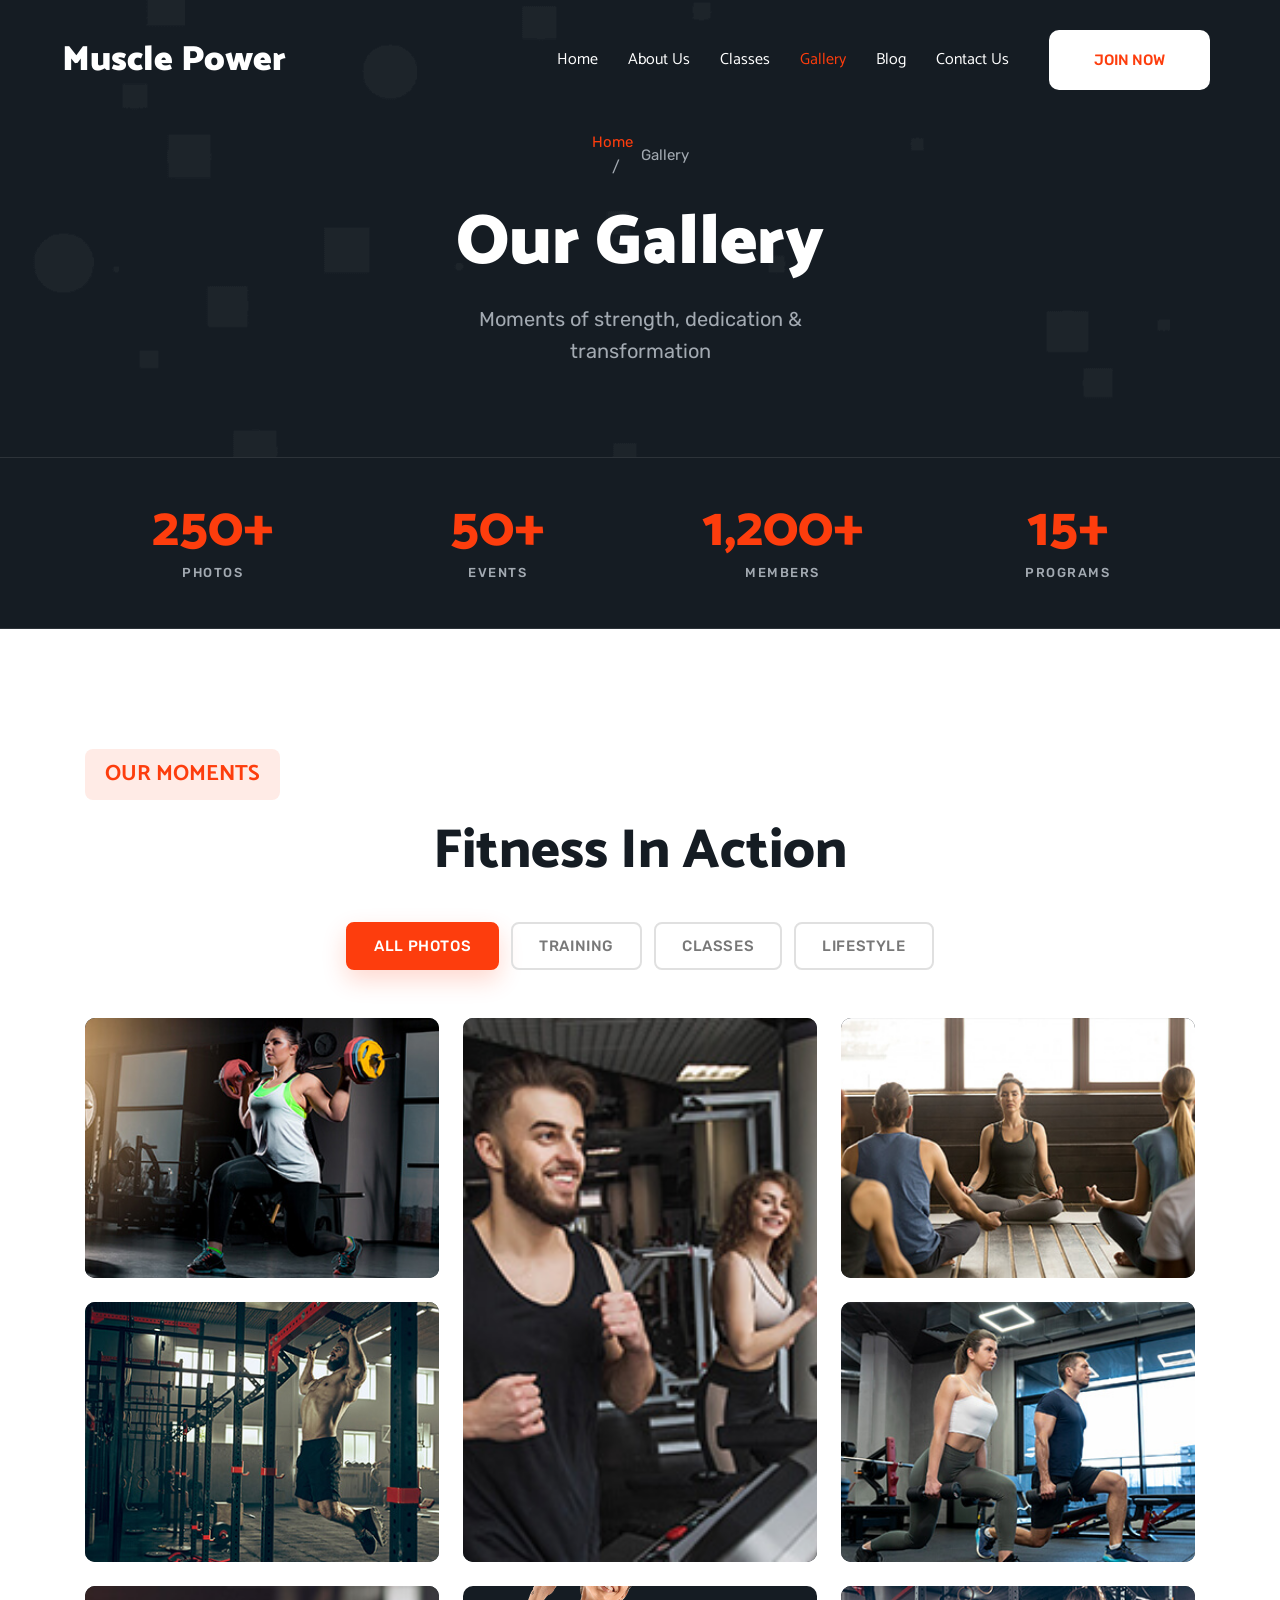
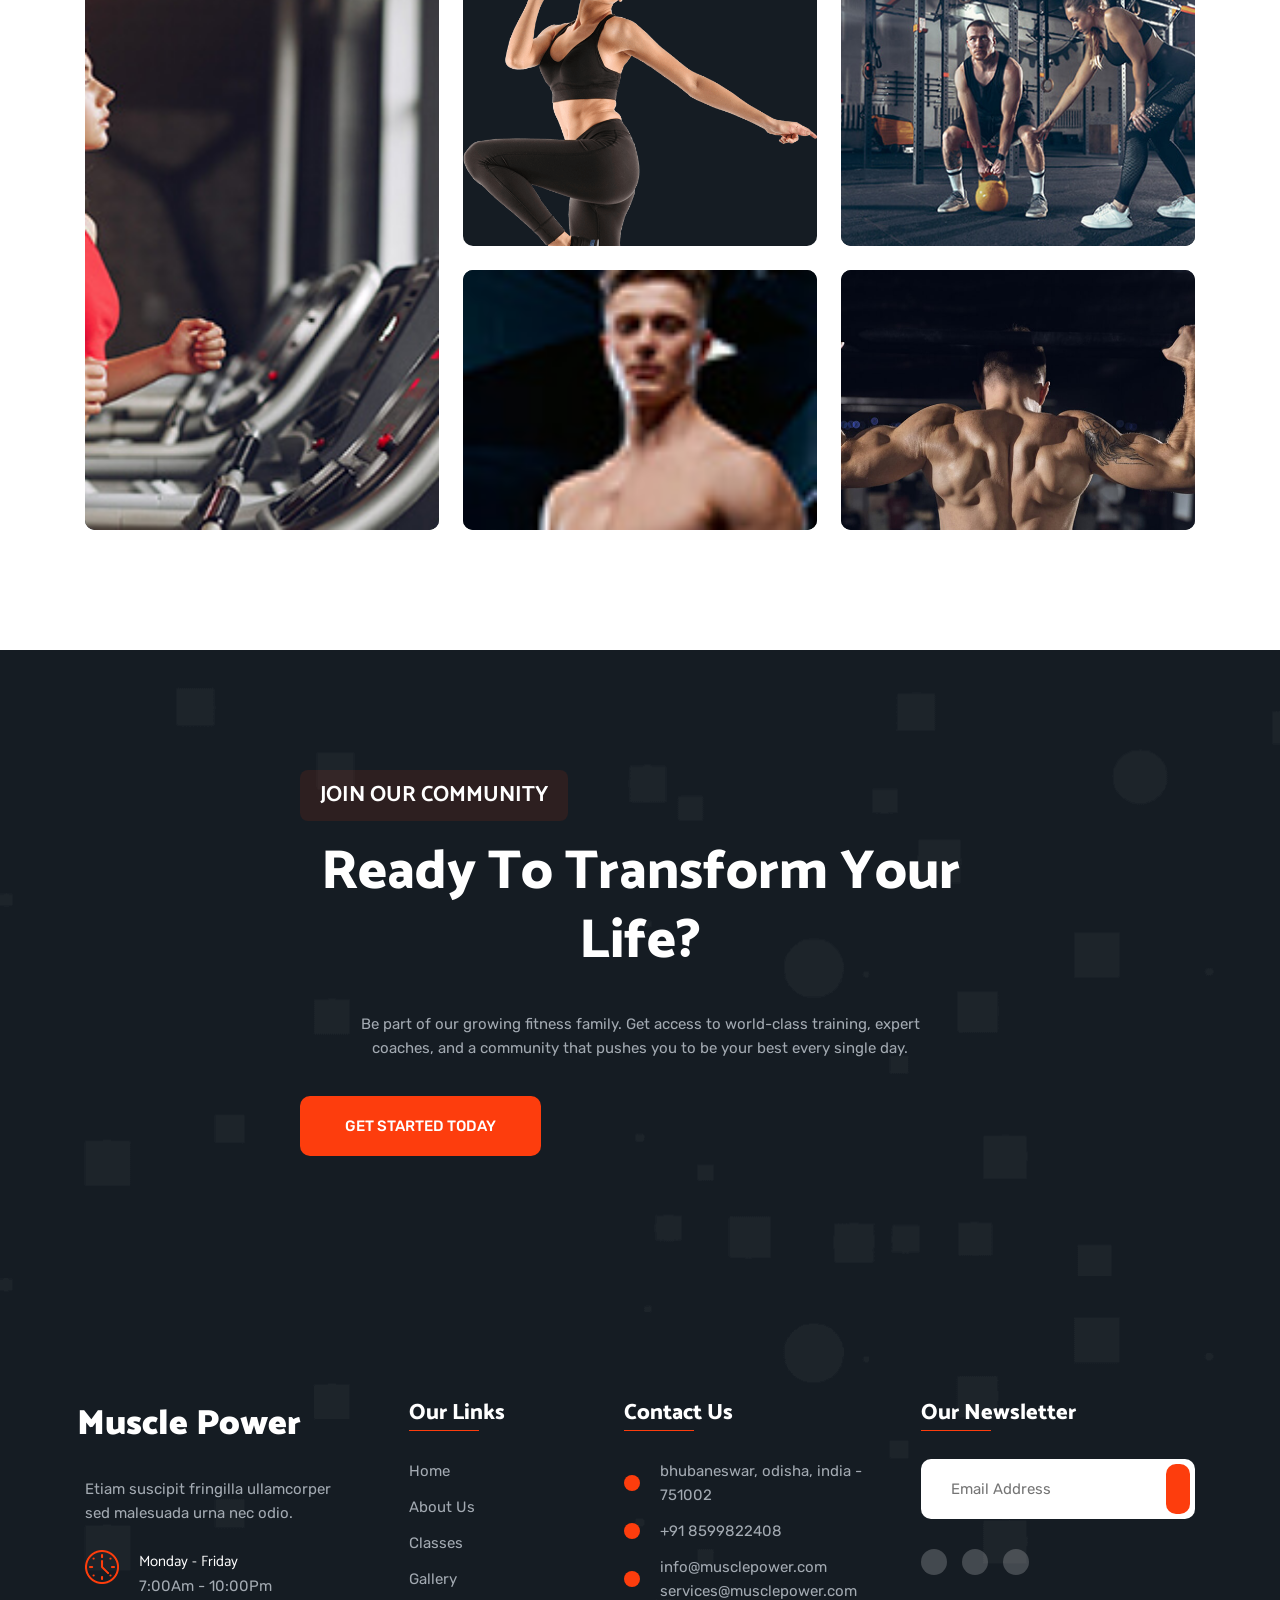
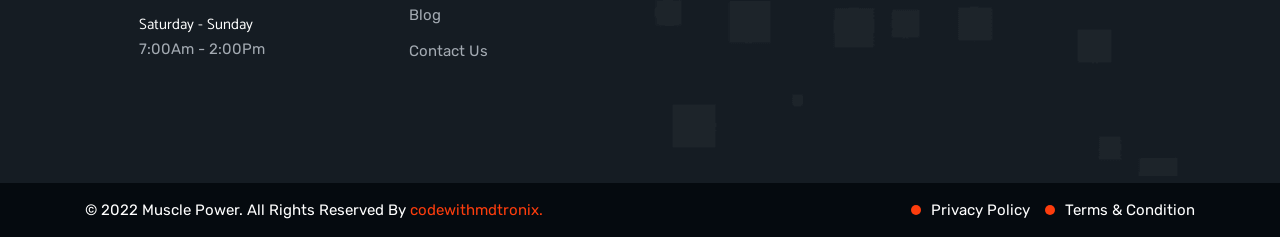
==== gallery.html @ 4b286a52 "Add production-level gallery page with lightbox and filter - gallery.html: full page with hero, stat" ====
<!DOCTYPE html>
<html lang="en">

<head>
  <meta charset="UTF-8">
  <meta http-equiv="X-UA-Compatible" content="IE=edge">
  <meta name="viewport" content="width=device-width, initial-scale=1.0">
  <title>Gallery - Muscle Power Fitness Club</title>
  <meta name="description"
    content="Explore our fitness gallery showcasing training sessions, classes, and lifestyle moments at Muscle Power gym.">

  <link rel="shortcut icon" href="./favicon.svg" type="image/svg+xml">
  <link rel="stylesheet" href="./assets/css/style.css">
  <link rel="stylesheet" href="./assets/css/gallery.css">

  <link rel="preconnect" href="https://fonts.googleapis.com">
  <link rel="preconnect" href="https://fonts.gstatic.com" crossorigin>
  <link
    href="https://fonts.googleapis.com/css2?family=Catamaran:wght@600;700;800;900&family=Rubik:wght@400;500;800&display=swap"
    rel="stylesheet">
</head>

<body id="top">

  <!--
    - #HEADER
  -->

  <header class="header" data-header>
    <div class="container">

      <a href="./index.html" class="logo">
        <ion-icon name="barbell-sharp" aria-hidden="true"></ion-icon>
        <span class="span">Muscle Power</span>
      </a>

      <nav class="navbar" data-navbar>

        <button class="nav-close-btn" aria-label="close menu" data-nav-toggler>
          <ion-icon name="close-sharp" aria-hidden="true"></ion-icon>
        </button>

        <ul class="navbar-list">
          <li><a href="./index.html#home" class="navbar-link" data-nav-link>Home</a></li>
          <li><a href="./index.html#about" class="navbar-link" data-nav-link>About Us</a></li>
          <li><a href="./index.html#class" class="navbar-link" data-nav-link>Classes</a></li>
          <li><a href="./gallery.html" class="navbar-link active" data-nav-link>Gallery</a></li>
          <li><a href="./index.html#blog" class="navbar-link" data-nav-link>Blog</a></li>
          <li><a href="#" class="navbar-link" data-nav-link>Contact Us</a></li>
        </ul>

      </nav>

      <a href="#" class="btn btn-secondary">Join Now</a>

      <button class="nav-open-btn" aria-label="open menu" data-nav-toggler>
        <span class="line"></span>
        <span class="line"></span>
        <span class="line"></span>
      </button>

    </div>
  </header>


  <main>
    <article>

      <!--
        - #PAGE HERO
      -->

      <section class="page-hero bg-dark has-bg-image" aria-label="gallery page hero"
        style="background-image: url('./assets/images/hero-bg.png')">
        <div class="container">

          <nav class="breadcrumb" aria-label="breadcrumb">
            <ol class="breadcrumb-list">
              <li class="breadcrumb-item">
                <a href="./index.html" class="breadcrumb-link">Home</a>
              </li>
              <li class="breadcrumb-item" aria-current="page">Gallery</li>
            </ol>
          </nav>

          <h1 class="h1 page-hero-title">Our Gallery</h1>
          <p class="page-hero-text">Moments of strength, dedication &amp; transformation</p>

        </div>
      </section>


      <!--
        - #STATS
      -->

      <section class="gallery-stats bg-dark" aria-label="gallery statistics">
        <div class="container">
          <ul class="stats-list">

            <li class="stats-item">
              <strong class="stats-number" data-count="250">250+</strong>
              <span class="stats-label">Photos</span>
            </li>

            <li class="stats-item">
              <strong class="stats-number" data-count="50">50+</strong>
              <span class="stats-label">Events</span>
            </li>

            <li class="stats-item">
              <strong class="stats-number" data-count="1200">1,200+</strong>
              <span class="stats-label">Members</span>
            </li>

            <li class="stats-item">
              <strong class="stats-number" data-count="15">15+</strong>
              <span class="stats-label">Programs</span>
            </li>

          </ul>
        </div>
      </section>


      <!--
        - #GALLERY
      -->

      <section class="section gallery-section" aria-label="photo gallery">
        <div class="container">

          <p class="section-subtitle">Our Moments</p>
          <h2 class="h2 section-title text-center">Fitness In Action</h2>

          <!-- FILTER BUTTONS -->
          <div class="gallery-filter" role="group" aria-label="Filter gallery by category">

            <button class="filter-btn active" data-filter="all">All Photos</button>
            <button class="filter-btn" data-filter="training">Training</button>
            <button class="filter-btn" data-filter="classes">Classes</button>
            <button class="filter-btn" data-filter="lifestyle">Lifestyle</button>

          </div>

          <!-- GALLERY GRID -->
          <div class="gallery-grid" id="gallery-grid">

            <div class="gallery-item" data-category="training" data-title="Weight Lifting Session"
              tabindex="0" role="button" aria-label="View Weight Lifting Session">
              <figure class="gallery-img-holder">
                <img src="./assets/images/class-1.jpg" alt="Weight Lifting Session" loading="lazy"
                  class="gallery-img">
              </figure>
              <div class="gallery-overlay" aria-hidden="true">
                <span class="gallery-category">Training</span>
                <p class="gallery-title">Weight Lifting Session</p>
                <span class="gallery-zoom-icon">
                  <ion-icon name="expand-outline"></ion-icon>
                </span>
              </div>
            </div>

            <div class="gallery-item portrait" data-category="training" data-title="Cardio &amp; Strength"
              tabindex="0" role="button" aria-label="View Cardio and Strength Training">
              <figure class="gallery-img-holder">
                <img src="./assets/images/class-2.jpg" alt="Cardio and Strength Training" loading="lazy"
                  class="gallery-img">
              </figure>
              <div class="gallery-overlay" aria-hidden="true">
                <span class="gallery-category">Training</span>
                <p class="gallery-title">Cardio &amp; Strength</p>
                <span class="gallery-zoom-icon">
                  <ion-icon name="expand-outline"></ion-icon>
                </span>
              </div>
            </div>

            <div class="gallery-item" data-category="classes" data-title="Power Yoga Class"
              tabindex="0" role="button" aria-label="View Power Yoga Class">
              <figure class="gallery-img-holder">
                <img src="./assets/images/class-3.jpg" alt="Power Yoga Class" loading="lazy"
                  class="gallery-img">
              </figure>
              <div class="gallery-overlay" aria-hidden="true">
                <span class="gallery-category">Classes</span>
                <p class="gallery-title">Power Yoga Class</p>
                <span class="gallery-zoom-icon">
                  <ion-icon name="expand-outline"></ion-icon>
                </span>
              </div>
            </div>

            <div class="gallery-item" data-category="lifestyle" data-title="First Day at the Gym"
              tabindex="0" role="button" aria-label="View First Day at the Gym">
              <figure class="gallery-img-holder">
                <img src="./assets/images/blog-1.jpg" alt="First Day at the Gym" loading="lazy"
                  class="gallery-img">
              </figure>
              <div class="gallery-overlay" aria-hidden="true">
                <span class="gallery-category">Lifestyle</span>
                <p class="gallery-title">First Day at the Gym</p>
                <span class="gallery-zoom-icon">
                  <ion-icon name="expand-outline"></ion-icon>
                </span>
              </div>
            </div>

            <div class="gallery-item" data-category="classes" data-title="Fitness Pack Session"
              tabindex="0" role="button" aria-label="View Fitness Pack Session">
              <figure class="gallery-img-holder">
                <img src="./assets/images/class-4.jpg" alt="Fitness Pack Session" loading="lazy"
                  class="gallery-img">
              </figure>
              <div class="gallery-overlay" aria-hidden="true">
                <span class="gallery-category">Classes</span>
                <p class="gallery-title">Fitness Pack Session</p>
                <span class="gallery-zoom-icon">
                  <ion-icon name="expand-outline"></ion-icon>
                </span>
              </div>
            </div>

            <div class="gallery-item portrait" data-category="lifestyle" data-title="Fitness Journey"
              tabindex="0" role="button" aria-label="View Fitness Journey">
              <figure class="gallery-img-holder">
                <img src="./assets/images/blog-2.jpg" alt="Fitness Journey" loading="lazy"
                  class="gallery-img">
              </figure>
              <div class="gallery-overlay" aria-hidden="true">
                <span class="gallery-category">Lifestyle</span>
                <p class="gallery-title">Fitness Journey</p>
                <span class="gallery-zoom-icon">
                  <ion-icon name="expand-outline"></ion-icon>
                </span>
              </div>
            </div>

            <div class="gallery-item" data-category="training" data-title="Team Training"
              tabindex="0" role="button" aria-label="View Team Training">
              <figure class="gallery-img-holder">
                <img src="./assets/images/about-banner.png" alt="Team Training" loading="lazy"
                  class="gallery-img">
              </figure>
              <div class="gallery-overlay" aria-hidden="true">
                <span class="gallery-category">Training</span>
                <p class="gallery-title">Team Training</p>
                <span class="gallery-zoom-icon">
                  <ion-icon name="expand-outline"></ion-icon>
                </span>
              </div>
            </div>

            <div class="gallery-item" data-category="lifestyle" data-title="Healthy Living"
              tabindex="0" role="button" aria-label="View Healthy Living">
              <figure class="gallery-img-holder">
                <img src="./assets/images/blog-3.jpg" alt="Healthy Living" loading="lazy"
                  class="gallery-img">
              </figure>
              <div class="gallery-overlay" aria-hidden="true">
                <span class="gallery-category">Lifestyle</span>
                <p class="gallery-title">Healthy Living</p>
                <span class="gallery-zoom-icon">
                  <ion-icon name="expand-outline"></ion-icon>
                </span>
              </div>
            </div>

            <div class="gallery-item" data-category="training" data-title="Meet Our Coach"
              tabindex="0" role="button" aria-label="View Meet Our Coach">
              <figure class="gallery-img-holder">
                <img src="./assets/images/about-coach.jpg" alt="Meet Our Coach" loading="lazy"
                  class="gallery-img">
              </figure>
              <div class="gallery-overlay" aria-hidden="true">
                <span class="gallery-category">Training</span>
                <p class="gallery-title">Meet Our Coach</p>
                <span class="gallery-zoom-icon">
                  <ion-icon name="expand-outline"></ion-icon>
                </span>
              </div>
            </div>

            <div class="gallery-item" data-category="classes" data-title="Studio Tour"
              tabindex="0" role="button" aria-label="View Studio Tour">
              <figure class="gallery-img-holder">
                <img src="./assets/images/video-banner.jpg" alt="Studio Tour" loading="lazy"
                  class="gallery-img">
              </figure>
              <div class="gallery-overlay" aria-hidden="true">
                <span class="gallery-category">Classes</span>
                <p class="gallery-title">Studio Tour</p>
                <span class="gallery-zoom-icon">
                  <ion-icon name="expand-outline"></ion-icon>
                </span>
              </div>
            </div>

          </div>

        </div>
      </section>


      <!--
        - #CTA
      -->

      <section class="section gallery-cta bg-dark has-bg-image" aria-label="call to action"
        style="background-image: url('./assets/images/classes-bg.png')">
        <div class="container">
          <div class="gallery-cta-content">

            <p class="section-subtitle">Join Our Community</p>
            <h2 class="h2 section-title">Ready To Transform Your Life?</h2>
            <p class="section-text">
              Be part of our growing fitness family. Get access to world-class training, expert coaches,
              and a community that pushes you to be your best every single day.
            </p>
            <a href="#" class="btn btn-primary">Get Started Today</a>

          </div>
        </div>
      </section>

    </article>
  </main>


  <!--
    - #FOOTER
  -->

  <footer class="footer">

    <div class="section footer-top bg-dark has-bg-image"
      style="background-image: url('./assets/images/footer-bg.png')">
      <div class="container">

        <div class="footer-brand">

          <a href="./index.html" class="logo">
            <ion-icon name="barbell-sharp" aria-hidden="true"></ion-icon>
            <span class="span">Muscle Power</span>
          </a>

          <p class="footer-brand-text">
            Etiam suscipit fringilla ullamcorper sed malesuada urna nec odio.
          </p>

          <div class="wrapper">
            <img src="./assets/images/footer-clock.png" width="34" height="34" loading="lazy" alt="Clock">
            <ul class="footer-brand-list">
              <li>
                <p class="footer-brand-title">Monday - Friday</p>
                <p>7:00Am - 10:00Pm</p>
              </li>
              <li>
                <p class="footer-brand-title">Saturday - Sunday</p>
                <p>7:00Am - 2:00Pm</p>
              </li>
            </ul>
          </div>

        </div>

        <ul class="footer-list">
          <li><p class="footer-list-title has-before">Our Links</p></li>
          <li><a href="./index.html" class="footer-link">Home</a></li>
          <li><a href="./index.html#about" class="footer-link">About Us</a></li>
          <li><a href="./index.html#class" class="footer-link">Classes</a></li>
          <li><a href="./gallery.html" class="footer-link">Gallery</a></li>
          <li><a href="./index.html#blog" class="footer-link">Blog</a></li>
          <li><a href="#" class="footer-link">Contact Us</a></li>
        </ul>

        <ul class="footer-list">
          <li><p class="footer-list-title has-before">Contact Us</p></li>
          <li class="footer-list-item">
            <div class="icon"><ion-icon name="location" aria-hidden="true"></ion-icon></div>
            <address class="address footer-link">bhubaneswar, odisha, india - 751002</address>
          </li>
          <li class="footer-list-item">
            <div class="icon"><ion-icon name="call" aria-hidden="true"></ion-icon></div>
            <div><a href="tel:+918599822408" class="footer-link">+91 8599822408</a></div>
          </li>
          <li class="footer-list-item">
            <div class="icon"><ion-icon name="mail" aria-hidden="true"></ion-icon></div>
            <div>
              <a href="mailto:info@musclepower.com" class="footer-link">info@musclepower.com</a>
              <a href="mailto:services@musclepower.com" class="footer-link">services@musclepower.com</a>
            </div>
          </li>
        </ul>

        <ul class="footer-list">
          <li><p class="footer-list-title has-before">Our Newsletter</p></li>
          <li>
            <form action="" class="footer-form">
              <input type="email" name="email_address" aria-label="email" placeholder="Email Address" required
                class="input-field">
              <button type="submit" class="btn btn-primary" aria-label="Submit">
                <ion-icon name="chevron-forward-sharp" aria-hidden="true"></ion-icon>
              </button>
            </form>
          </li>
          <li>
            <ul class="social-list">
              <li><a href="#" class="social-link"><ion-icon name="logo-facebook"></ion-icon></a></li>
              <li><a href="#" class="social-link"><ion-icon name="logo-instagram"></ion-icon></a></li>
              <li><a href="#" class="social-link"><ion-icon name="logo-twitter"></ion-icon></a></li>
            </ul>
          </li>
        </ul>

      </div>
    </div>

    <div class="footer-bottom">
      <div class="container">
        <p class="copyright">
          &copy; 2022 Muscle Power. All Rights Reserved By
          <a href="#" class="copyright-link">codewithmdtronix.</a>
        </p>
        <ul class="footer-bottom-list">
          <li><a href="#" class="footer-bottom-link has-before">Privacy Policy</a></li>
          <li><a href="#" class="footer-bottom-link has-before">Terms &amp; Condition</a></li>
        </ul>
      </div>
    </div>

  </footer>


  <!--
    - #BACK TO TOP
  -->

  <a href="#top" class="back-top-btn" aria-label="back to top" data-back-top-btn>
    <ion-icon name="caret-up-sharp" aria-hidden="true"></ion-icon>
  </a>


  <!--
    - #LIGHTBOX
  -->

  <div class="lightbox" id="lightbox" role="dialog" aria-modal="true" aria-label="Image lightbox" hidden>

    <div class="lightbox-overlay"></div>

    <div class="lightbox-content">

      <button class="lightbox-close" aria-label="Close lightbox">
        <ion-icon name="close-sharp" aria-hidden="true"></ion-icon>
      </button>

      <button class="lightbox-prev" aria-label="Previous image">
        <ion-icon name="chevron-back-sharp" aria-hidden="true"></ion-icon>
      </button>

      <button class="lightbox-next" aria-label="Next image">
        <ion-icon name="chevron-forward-sharp" aria-hidden="true"></ion-icon>
      </button>

      <figure class="lightbox-figure">
        <div class="lightbox-img-wrapper">
          <img src="" alt="" class="lightbox-img" id="lightbox-img">
          <div class="lightbox-loader" aria-hidden="true"></div>
        </div>
        <figcaption class="lightbox-caption">
          <span class="lightbox-category" id="lightbox-category"></span>
          <p class="lightbox-title" id="lightbox-title"></p>
          <span class="lightbox-counter" id="lightbox-counter"></span>
        </figcaption>
      </figure>

    </div>

  </div>


  <!--
    - custom js
  -->
  <script src="./assets/js/script.js" defer></script>
  <script src="./assets/js/gallery.js" defer></script>

  <!--
    - ionicon
  -->
  <script type="module" src="https://unpkg.com/ionicons@5.5.2/dist/ionicons/ionicons.esm.js"></script>
  <script nomodule src="https://unpkg.com/ionicons@5.5.2/dist/ionicons/ionicons.js"></script>

</body>

</html>
---- assets/css/style.css ----
:root {

  /**
   * colors
   */

  --rich-black-fogra-29_50: hsl(210, 26%, 11%, 0.5);
  --rich-black-fogra-29-1: hsl(210, 26%, 11%);
  --rich-black-fogra-29-2: hsl(210, 50%, 4%);
  --silver-metallic: hsl(212, 9%, 67%);
  --coquelicot_20: hsla(12, 98%, 52%, 0.2);
  --coquelicot_10: hsla(12, 98%, 52%, 0.1);
  --sonic-silver: hsl(0, 0%, 47%);
  --cadet-gray: hsl(214, 15%, 62%);
  --light-gray: hsl(0, 0%, 80%);
  --coquelicot: hsl(12, 98%, 52%);
  --gainsboro: hsl(0, 0%, 88%);
  --white_20: hsl(0, 0%, 100%, 0.2);
  --white_10: hsl(0, 0%, 100%, 0.1);
  --black_10: hsl(0, 0%, 0%, 0.1);
  --white: hsl(0, 0%, 100%);

  /**
   * typography
   */

  --ff-catamaran: 'Catamaran', sans-serif;
  --ff-rubik: 'Rubik', sans-serif;

  --fs-1: 3.8rem;
  --fs-2: 3rem;
  --fs-3: 2.5rem;
  --fs-4: 2rem;
  --fs-5: 1.8rem;
  --fs-6: 1.5rem;

  --fw-900: 900;
  --fw-800: 800;
  --fw-700: 700;
  --fw-500: 500;

  /**
   * spacing
   */

  --section-padding: 80px;

  /**
   * shadow
   */

  --shadow-1: 0 0 20px var(--black_10);
  --shadow-2: 0px 10px 24px var(--coquelicot_20);

  /**
   * border radius
   */

  --radius-10: 10px;
  --radius-8: 8px;
  --radius-5: 5px;

  /**
   * transition
   */

  --transition-1: 0.25s ease;
  --transition-2: 0.5s ease;
  --cubic-in: cubic-bezier(0.51, 0.03, 0.64, 0.28);
  --cubic-out: cubic-bezier(0.33, 0.85, 0.4, 0.96);

}





/*-----------------------------------*\
  #RESET
\*-----------------------------------*/

*,
*::before,
*::after {
  margin: 0;
  padding: 0;
  box-sizing: border-box;
}

li { list-style: none; }

a {
  text-decoration: none;
  color: inherit;
}

a,
img,
span,
input,
button,
strong,
ion-icon { display: block; }

img { height: auto; }

input,
button {
  background: none;
  border: none;
  font: inherit;
}

input { width: 100%; }

button { cursor: pointer; }

ion-icon { pointer-events: none; }

address { font-style: normal; }

html {
  font-family: var(--ff-rubik);
  font-size: 10px;
  scroll-behavior: smooth;
}

body {
  background-color: var(--white);
  color: var(--sonic-silver);
  font-size: 1.6rem;
  line-height: 1.6;
}

:focus-visible { outline-offset: 4px; }

::-webkit-scrollbar { width: 5px; }

::-webkit-scrollbar-track { background-color: var(--light-gray); }

::-webkit-scrollbar-thumb { background-color: var(--coquelicot); }

::-webkit-scrollbar-thumb:hover { background-color: var(--rich-black-fogra-29-1); }





/*-----------------------------------*\
  #REUSED STYLE
\*-----------------------------------*/

.container { padding-inline: 15px; }

.section { padding-block: var(--section-padding); }

.bg-dark {
  background-color: var(--rich-black-fogra-29-1);
  color: var(--silver-metallic);
}

.has-bg-image {
  background-repeat: no-repeat;
  background-position: top left;
}

.has-before,
.has-after {
  position: relative;
  z-index: 1;
}

.has-before::before,
.has-after::after {
  content: "";
  position: absolute;
}

.h1,
.h2,
.h3 {
  font-family: var(--ff-catamaran);
  line-height: 1.25;
}

.h1 {
  color: var(--white);
  font-size: var(--fs-1);
  font-weight: var(--fw-900);
}

.h2,
.h3 {
  color: var(--rich-black-fogra-29-1);
  font-weight: var(--fw-800);
}

.h2 { font-size: var(--fs-2); }

.h3 { font-size: var(--fs-4); }

.section-text { font-size: var(--fs-6); }

.btn {
  max-width: max-content;
  font-size: var(--fs-6);
  text-transform: uppercase;
  font-weight: var(--fw-500);
  padding: 15px 35px;
  border-radius: var(--radius-8);
  transition: var(--transition-1);
}

.btn-primary {
  background-color: var(--coquelicot);
  color: var(--white);
}

.btn-primary:is(:hover, :focus) {
  background-color: var(--white);
  color: var(--coquelicot);
  box-shadow: var(--shadow-2);
}

.btn-secondary {
  background-color: var(--white);
  color: var(--coquelicot);
}

.btn-secondary:is(:hover, :focus) { background-color: var(--rich-black-fogra-29-1); }

.w-100 { width: 100%; }

.circle,
.abs-img { position: absolute; }

.circle {
  top: 50%;
  left: 50%;
  transform: translate(-50%, -56%);
  width: 100%;
  z-index: -1;
  animation: rotate360 15s linear infinite;
}

@keyframes rotate360 {
  0% { transform: translate(-50%, -56%) rotate(0); }
  100% { transform: translate(-50%, -56%) rotate(1turn); }
}

.circle-2 { animation-direction: reverse; }

.hero-subtitle,
.section-subtitle {
  font-family: var(--ff-catamaran);
  font-weight: var(--fw-700);
  text-transform: uppercase;
  max-width: max-content;
}

.section-subtitle {
  background-color: var(--coquelicot_10);
  color: var(--coquelicot);
  padding: 8px 20px;
  border-radius: var(--radius-8);
}

.section-title { margin-block: 18px 35px; }

.btn-link {
  --color: var(--white);

  color: var(--color);
  font-size: var(--fs-6);
  font-weight: var(--fw-500);
  text-transform: uppercase;
  max-width: max-content;
  transition: var(--transition-1);
}

.btn-link::before {
  bottom: 0;
  left: 0;
  width: 100%;
  height: 2px;
  background-color: var(--color);
  transition: var(--transition-1);
}

.btn-link:is(:hover, :focus) { --color: var(--coquelicot); }

.text-center { text-align: center; }

.img-holder {
  aspect-ratio: var(--width) / var(--height);
  background-color: var(--light-gray);
  overflow: hidden;
}

.img-cover {
  width: 100%;
  height: 100%;
  object-fit: cover;
}

.has-scrollbar {
  display: flex;
  gap: 25px;
  overflow-x: auto;
  padding-block-end: 30px;
  scroll-snap-type: inline mandatory;
}

.scrollbar-item {
  min-width: 100%;
  scroll-snap-align: start;
}

.has-scrollbar::-webkit-scrollbar { height: 10px; }

.has-scrollbar::-webkit-scrollbar-track,
.has-scrollbar::-webkit-scrollbar-thumb { border-radius: 50px; }

.has-scrollbar::-webkit-scrollbar-thumb:hover { background-color: var(--coquelicot); }

.has-scrollbar::-webkit-scrollbar-button { width: calc(25% - 25px); }





/*-----------------------------------*\
  #HEADER
\*-----------------------------------*/

.header .btn { display: none; }

.header {
  background-color: var(--white);
  position: fixed;
  top: 0;
  left: 0;
  width: 100%;
  padding-block: 10px;
  box-shadow: var(--shadow-1);
  z-index: 4;
}

.header > .container {
  display: flex;
  justify-content: space-between;
  align-items: center;
}

.logo {
  color: var(--rich-black-fogra-29-1);
  font-family: var(--ff-catamaran);
  font-size: 3.5rem;
  font-weight: var(--fw-900);
  display: flex;
  align-items: center;
  margin-inline-start: -8px;
}

.logo ion-icon {
  color: var(--coquelicot);
  font-size: 40px;
  transform: rotate(90deg) translate(-2px, -5px);
}

.nav-open-btn {
  background-color: var(--coquelicot);
  padding: 20px 15px;
  border-radius: var(--radius-8);
}

.nav-open-btn .line {
  background-color: var(--white);
  width: 30px;
  height: 3px;
}

.nav-open-btn .line:not(:last-child) { margin-block-end: 6px; }

.nav-open-btn .line:nth-child(2) {
  width: 25px;
  margin-inline-start: auto;
}

.navbar {
  background-color: var(--coquelicot);
  color: var(--white);
  position: fixed;
  top: 100%;
  left: 0;
  width: 100%;
  height: 100%;
  display: grid;
  place-content: center;
  visibility: hidden;
  transition: 0.25s var(--cubic-in);
}

.navbar.active {
  visibility: visible;
  transform: translateY(-100%);
  transition: 0.5s var(--cubic-out);
}

.nav-close-btn {
  position: absolute;
  top: 10px;
  right: 15px;
  background-color: var(--rich-black-fogra-29-1);
  color: var(--white);
  font-size: 40px;
  padding: 10px;
  border-radius: var(--radius-8);
}

.navbar-link {
  font-family: var(--ff-catamaran);
  font-size: var(--fs-4);
  text-align: center;
  padding-block: 10px;
  margin-block-end: 20px;
  transition: var(--transition-1);
}

.navbar-link:is(:hover, :focus, .active) { color: var(--rich-black-fogra-29-1); }





/*-----------------------------------*\
  #HERO
\*-----------------------------------*/

.hero {
  color: var(--cadet-gray);
  text-align: center;
  padding-block-start: calc(var(--section-padding) + 80px);
  padding-block-end: 0;
  overflow: hidden;
}

.hero::after {
  bottom: 0;
  left: 0;
  width: 100%;
  height: 240px;
  background-color: var(--coquelicot);
  z-index: -1;
}

.hero-content { margin-block-end: 90px; }

.hero-subtitle {
  background-color: var(--white_10);
  color: var(--white);
  margin-inline: auto;
  padding: 5px;
  padding-inline-end: 15px;
  border-radius: var(--radius-8);
}

.hero-subtitle .strong {
  display: inline-block;
  background-color: var(--coquelicot);
  padding: 2px 15px;
  margin-inline-end: 15px;
  border-radius: var(--radius-5);
}

.hero-title { margin-block: 30px 8px; }

.hero .section-text { margin-block-end: 40px; }

.hero .btn { margin-inline: auto; }

.hero-banner { position: relative; }

.abs-img-1 {
  top: 20px;
  right: -50px;
  width: 190px;
}

.abs-img-2 {
  bottom: -50px;
  left: -40px;
  width: 280px;
}

.hero .abs-img { animation: move 3s linear infinite alternate; }

@keyframes move {
  0% { transform: translate(0, 0); }
  50% { transform: translate(-5px, 10px); }
  100% { transform: translate(5px, 20px); }
}

.hero .abs-img-2 { animation-direction: alternate-reverse; }





/*-----------------------------------*\
  #ABOUT
\*-----------------------------------*/

.about { overflow: hidden; }

.about-banner { margin-block-end: 50px; }

.about-banner::after {
  bottom: 0;
  left: 0;
  width: 100%;
  height: 50%;
  background-color: var(--coquelicot);
  border-radius: var(--radius-10);
  z-index: -2;
}

.about-banner .abs-img {
  bottom: 0;
  left: 0;
  z-index: -1;
  animation: moveUp 2.5s ease infinite;
}

@keyframes moveUp {
  0%,
  30%,
  60%,
  100% { transform: translateY(0); }

  20% { transform: translateY(-30px); }

  40% { transform: translateY(-15px); }
}

.about .section-text:not(:last-of-type) { margin-block-end: 15px; }

.about .wrapper { margin-block-start: 30px; }

.about-coach {
  display: flex;
  align-items: center;
  gap: 20px;
  margin-block-end: 30px;
}

.about .coach-avatar {
  overflow: hidden;
  border-radius: 50%;
}

.about .coach-name {
  font-weight: var(--fw-700);
  margin-block-end: 5px;
}

.about .coach-title { font-size: var(--fs-6); }

.about .btn-primary:is(:hover, :focus) {
  background-color: var(--rich-black-fogra-29-1);
  color: var(--white);
  box-shadow: none;
}





/*-----------------------------------*\
  #VIDEO
\*-----------------------------------*/

.video {
  padding-block: 0;
  margin-block-end: -250px;
}

.video-card {
  background-color: var(--light-gray);
  background-size: cover;
  background-position: center;
  height: 500px;
  border-radius: var(--radius-10);
  display: flex;
  flex-direction: column;
  justify-content: center;
  align-items: center;
  overflow: hidden;
}

.video-card::before {
  top: 0;
  left: 0;
  bottom: 0;
  right: 0;
  background-color: var(--rich-black-fogra-29_50);
  z-index: -1;
}

.video-card .card-title {
  color: var(--white);
  font-size: var(--fs-3);
}

.play-btn {
  background-color: var(--coquelicot);
  color: var(--white);
  width: max-content;
  font-size: 30px;
  padding: 25px;
  border-radius: 50%;
  margin-block: 25px 35px;
  animation: pulse 2s ease infinite;
}

@keyframes pulse {
  0% { box-shadow: 0 0 0 0 var(--coquelicot); }
  100% { box-shadow: 0 0 0 40px transparent; }
}





/*-----------------------------------*\
  #CLASS
\*-----------------------------------*/

.class { padding-block-start: calc(var(--section-padding) + 250px); }

.class .section-subtitle { margin-inline: auto; }

.class .section-title { color: var(--white); }

.class-card {
  background-color: var(--white);
  border-radius: var(--radius-10);
  height: 100%;
  overflow: hidden;
}

.class-card .card-banner img { transition: var(--transition-2); }

.class-card:is(:hover, :focus-within) .card-banner img {
  transform: scale(1.1);
}

.class-card .card-content { padding: 24px; }

.class-card .title-wrapper {
  display: flex;
  align-items: center;
}

.class-card .title-icon {
  padding-inline-end: 20px;
  margin-inline-end: 20px;
  min-width: max-content;
  border-inline-end: 1px solid var(--gainsboro);
}

.class-card .card-title { transition: var(--transition-1); }

.class-card .card-title:is(:hover, :focus) { color: var(--coquelicot); }

.class-card .card-text {
  color: var(--sonic-silver);
  font-size: var(--fs-6);
  margin-block: 16px 12px;
}

.class-card .progress-wrapper {
  display: flex;
  justify-content: space-between;
  align-items: center;
  font-family: var(--ff-catamaran);
  color: var(--rich-black-fogra-29-1);
  font-size: var(--fs-6);
  font-weight: var(--fw-800);
  margin-block-end: 8px;
}

.class-card .progress-bg {
  background-color: var(--coquelicot_10);
  border-radius: 50px;
}

.class-card .progress-bar {
  background-color: var(--coquelicot);
  height: 10px;
  border-radius: inherit;
}





/*-----------------------------------*\
  #BLOG
\*-----------------------------------*/

.blog .section-subtitle { margin-inline: auto; }

.blog-card {
  background-color: var(--white);
  border: 1px solid var(--light-gray);
  border-radius: var(--radius-10);
  height: 100%;
  overflow: hidden;
}

.blog-card .card-banner { position: relative; }

.blog-card .card-banner img { transition: var(--transition-2); }

.blog-card:is(:hover, :focus) .card-banner img {
  transform: scale(1.1);
}

.blog-card .card-meta {
  background-color: var(--coquelicot);
  color: var(--white);
  position: absolute;
  bottom: 0;
  left: 0;
  padding: 8px 20px;
  font-size: var(--fs-6);
  font-weight: var(--fw-500);
  text-transform: uppercase;
}

.blog-card .card-content { padding: 25px; }

.blog-card .card-title { transition: var(--transition-1); }

.blog-card .card-title:is(:hover, :focus) { color: var(--coquelicot); }

.blog-card .card-text {
  font-size: var(--fs-6);
  margin-block: 8px 12px;
}

.blog-card .btn-link { --color: var(--coquelicot); }

.blog-card .btn-link:is(:hover, :focus) { --color: var(--rich-black-fogra-29-1); }





/*-----------------------------------*\
  #FOOTER
\*-----------------------------------*/

.footer { font-size: var(--fs-6); }

.footer-top .container {
  display: grid;
  gap: 50px;
}

.footer .logo { color: var(--white); }

.footer-brand-text { margin-block: 25px; }

.footer-top .wrapper {
  display: flex;
  justify-content: flex-start;
  align-items: flex-start;
  gap: 20px;
}

.footer-brand-list li:not(:last-child) { margin-block-end: 15px; }

.footer-brand-title,
.footer-list-title {
  color: var(--white);
  font-family: var(--ff-catamaran);
}

.footer-list-title {
  font-size: var(--fs-4);
  font-weight: var(--fw-800);
  margin-block-end: 28px;
}

.footer-list-title::before {
  bottom: 0;
  width: 70px;
  height: 1px;
  background-color: var(--coquelicot);
}

.footer-list > li:not(:first-child) { margin-block-start: 12px; }

.footer-link { transition: var(--transition-1); }

.footer-link:not(.address):is(:hover, :focus) { color: var(--coquelicot); }

.footer-list-item {
  display: flex;
  justify-content: flex-start;
  align-items: center;
  gap: 20px;
}

.footer-list-item .icon {
  background-color: var(--coquelicot);
  color: var(--white);
  font-size: 24px;
  padding: 8px;
  border-radius: 50px;
}

.footer-form {
  position: relative;
  margin-block-end: 30px;
}

.footer-form .input-field {
  background-color: var(--white);
  color: var(--rich-black-fogra-29-1);
  padding-block: 18px;
  padding-inline: 30px 80px;
  border-radius: var(--radius-10);
}

.footer-form .btn {
  position: absolute;
  top: 5px;
  right: 5px;
  bottom: 5px;
  padding: 0;
  font-size: 26px;
  padding-inline: 12px;
}

.footer-form .btn-primary:is(:hover, :focus) {
  background-color: var(--rich-black-fogra-29-1);
  color: var(--white);
  box-shadow: none;
}

.social-list {
  display: flex;
  gap: 15px;
}

.social-link {
  background-color: var(--white_20);
  color: var(--white);
  padding: 13px;
  border-radius: 50%;
  transition: var(--transition-1);
}

.social-link:is(:hover, :focus) { background-color: var(--coquelicot); }

.footer-bottom {
  background-color: var(--rich-black-fogra-29-2);
  color: var(--white);
  text-align: center;
  padding-block: 15px;
}

.copyright-link {
  display: inline-block;
  color: var(--coquelicot);
}

.footer-bottom-list {
  display: flex;
  justify-content: center;
  gap: 15px;
  margin-block-start: 10px;
}

.footer-bottom-link {
  padding-inline-start: 20px;
  transition: var(--transition-1);
}

.footer-bottom-link::before {
  top: 50%;
  transform: translateY(-50%);
  left: 0;
  width: 10px;
  height: 10px;
  background-color: var(--coquelicot);
  border-radius: 50%;
}

.footer-bottom-link:is(:hover, :focus) { color: var(--coquelicot); }





/*-----------------------------------*\
  #BACK TO TOP
\*-----------------------------------*/

.back-top-btn {
  position: fixed;
  bottom: 20px;
  right: 40px;
  background-color: var(--coquelicot);
  color: var(--rich-black-fogra-29-1);
  font-size: 20px;
  padding: 11px;
  border-radius: 50%;
  border: 2px solid var(--rich-black-fogra-29-1);
  visibility: hidden;
  opacity: 0;
  transition: var(--transition-1);
  z-index: 4;
}

.back-top-btn.active {
  visibility: visible;
  opacity: 1;
  transform: translateY(-10px);
}





/*-----------------------------------*\
  #MEDIA QUERIES
\*-----------------------------------*/

/**
 * responsive for larger than 575px screen
 */

@media (min-width: 575px) {

  /**
   * CUSTOM PROPERTY
   */

  :root {

    /**
     * typography
     */

    --fs-1: 5.8rem;
    --fs-2: 4rem;

  }



  /**
   * REUSED STYLE
   */

  .container {
    max-width: 540px;
    width: 100%;
    margin-inline: auto;
  }

  .hero-subtitle,
  .section-subtitle { font-size: var(--fs-5); }



  /**
   * HEADER
   */

  .header .container {
    max-width: unset;
    padding-inline: 30px;
  }



  /**
   * HERO
   */

  .hero-content { padding-inline: 40px; }

  .hero-subtitle .strong { padding-block: 6px; }

  .hero::after { height: 340px; }

  .abs-img-1 {
    top: 130px;
    right: -10px;
    width: 230px;
  }

  .abs-img-2 {
    bottom: 20px;
    left: -40px;
    width: 310px;
  }



  /**
   * ABOUT
   */

  .about .wrapper {
    display: flex;
    justify-content: flex-start;
    align-items: center;
    gap: 40px;
  }

  .about-coach { margin-block-end: 0; }



  /**
   * VIDEO
   */

  .video-card .card-title { --fs-3: 3.5rem; }



  /**
   * FOOTER
   */

  .footer-top .container {
    grid-template-columns: 1fr 1fr;
    column-gap: 25px;
  }

}





/**
 * responsive for larger than 768px screen
 */

@media (min-width: 768px) {

  /**
   * CUSTOM PROPERTY
   */

  :root {

    /**
     * typography
     */

    --fs-2: 4.5rem;

  }



  /**
   * REUSED STYLE
   */

  .container { max-width: 720px; }

  .scrollbar-item { min-width: calc(50% - 12.5px); }



  /**
   * HERO
   */

  .hero-banner {
    max-width: max-content;
    margin-inline: auto;
  }

  .abs-img-1 {
    top: 140px;
    right: 50px;
  }



  /**
   * FOOTER
   */

  .footer-bottom .container {
    display: flex;
    justify-content: space-between;
    align-items: center;
  }

  .footer-bottom-list { margin-block-start: 0; }

}





/**
 * responsive for larger than 992px screen
 */

@media (min-width: 992px) {

  /**
   * REUSED STYLE
   */

  .container,
  .header .container { max-width: 960px; }

  

  /**
   * HEADER
   */

  .nav-open-btn,
  .nav-close-btn { display: none; }

  .header .btn { display: block; }

  .header {
    background-color: transparent;
    box-shadow: none;
    padding-block: 30px;
    transition: var(--transition-1);
  }

  .header.active {
    transform: translateY(-100%);
    background-color: var(--white);
    padding-block: 20px;
    box-shadow: var(--shadow-1);
    animation: slideIn 0.5s ease forwards;
  }

  @keyframes slideIn {
    0% { transform: translateY(-100%); }
    100% { transform: translateY(0); }
  }

  .header .container { gap: 30px; }

  .header .logo { color: var(--white); }

  .header.active .logo { color: var(--rich-black-fogra-29-1); }

  .navbar,
  .navbar.active {
    all: unset;
    margin-inline-start: auto;
  }

  .navbar-list {
    display: flex;
    gap: 10px;
  }

  .navbar-link {
    color: var(--white);
    font-size: unset;
    padding: 0 10px;
    margin-block-end: 0;
  }

  .header.active .navbar-link { color: var(--rich-black-fogra-29-1); }

  .header .navbar-link:is(:hover, :focus, .active) { color: var(--coquelicot); }

  .header.active .btn {
    background-color: var(--coquelicot);
    color: var(--white);
  }

  .header.active .btn:is(:hover, :focus) { background-color: var(--rich-black-fogra-29-1); }



  /**
   * HERO
   */

  .hero {
    background-size: contain;
    text-align: left;
  }

  .hero::before {
    content: "";
    position: absolute;
    top: -1000px;
    left: -500px;
    width: 1500px;
    height: 1500px;
    background-image: radial-gradient(circle, var(--coquelicot_20) 20%, transparent 70% 100%);
    z-index: -1;
  }

  .hero .container {
    display: grid;
    grid-template-columns: 1fr 1fr;
    align-items: center;
    gap: 25px;
  }

  .hero-content {
    padding-inline: 0;
    margin-block-end: 0;
  }

  .hero-subtitle,
  .hero .btn { margin-inline: 0; }

  .hero::after {
    width: 330px;
    height: 100%;
    left: auto;
    right: 0;
  }



  /**
   * ABOUT
   */

  .about .container {
    display: grid;
    grid-template-columns: 1fr 1fr;
    align-items: center;
    gap: 50px;
  }

  .about-banner { margin-block-end: 0; }

  .about .wrapper { gap: 30px; }



  /**
   * FOOTER
   */

  .footer-top .container {
    grid-template-columns: 0.85fr 0.5fr 1fr 0.85fr;
    column-gap: 50px;
  }

}





/**
 * responsive for larger than 1200px screen
 */

@media (min-width: 1200px) {

  /**
   * CUSTOM PROPERTY
   */

  :root {

    /**
     * typography
     */

    --fs-1: 7rem;
    --fs-2: 5.5rem;
    --fs-4: 2.2rem;
    --fs-5: 2rem;

    /**
     * spacing
     */

    --section-padding: 120px;

  }



  /**
   * REUSED STYLE
   */

  .container,
  .header .container { max-width: 1140px; }

  .btn {
    padding: 18px 45px;
    border-radius: var(--radius-10);
  }

  .section-subtitle { --fs-5: 2.2rem; }

  .has-scrollbar { gap: 30px; }

  .scrollbar-item { min-width: calc(33.33% - 20px); }



  /**
   * HEADER
   */

  .header .container { padding-inline: 0; }



  /**
   * HERO
   */

  .hero::after { width: 420px; }

  .hero .section-text { --fs-6: 1.8rem; }

  .abs-img-1 {
    top: 170px;
    right: -30px;
    width: 260px;
  }

  .abs-img-2 {
    bottom: 60px;
    left: -80px;
    width: 360px;
  }



  /**
   * ABOUT
   */

  .about .wrapper { gap: 40px; }



  /**
   * CLASS, BLOG
   */

  :is(.class-card, .blog-card) .card-content { padding: 30px; }

  .blog-card .card-meta { padding: 15px 30px; }



  /**
   * FOOTER
   */

  .footer-top .container { grid-template-columns: 1fr 0.6fr 0.9fr 1fr; }

}
---- assets/css/gallery.css ----
/*-----------------------------------*\
  #GALLERY.CSS
\*-----------------------------------*/


/*-----------------------------------*\
  #PAGE HERO
\*-----------------------------------*/

.page-hero {
  padding-block: 80px 60px;
  text-align: center;
}

@media (min-width: 992px) {
  .page-hero {
    padding-block: 130px 90px;
  }
}

.breadcrumb { margin-bottom: 20px; }

.breadcrumb-list {
  display: flex;
  justify-content: center;
  align-items: center;
  gap: 8px;
  list-style: none;
  padding: 0;
  margin: 0;
}

.breadcrumb-item:not(:last-child)::after {
  content: '/';
  margin-left: 8px;
  color: var(--silver-metallic);
  font-family: var(--ff-rubik);
}

.breadcrumb-link {
  color: var(--coquelicot);
  font-family: var(--ff-rubik);
  font-size: var(--fs-6);
  transition: var(--transition-1);
}

.breadcrumb-link:hover { color: var(--white); }

.breadcrumb-item:last-child {
  color: var(--silver-metallic);
  font-family: var(--ff-rubik);
  font-size: var(--fs-6);
}

.page-hero-title {
  color: var(--white);
  margin-bottom: 16px;
}

.page-hero-text {
  font-family: var(--ff-rubik);
  font-size: var(--fs-5);
  color: var(--silver-metallic);
  max-width: 460px;
  margin-inline: auto;
}


/*-----------------------------------*\
  #STATS BAR
\*-----------------------------------*/

.gallery-stats {
  padding-block: 44px;
  border-top: 1px solid var(--white_10);
  border-bottom: 1px solid var(--white_10);
}

.stats-list {
  display: grid;
  grid-template-columns: repeat(2, 1fr);
  gap: 30px;
  list-style: none;
  padding: 0;
  margin: 0;
  text-align: center;
}

@media (min-width: 575px) {
  .stats-list { grid-template-columns: repeat(4, 1fr); }
}

.stats-number {
  display: block;
  font-family: var(--ff-catamaran);
  font-size: var(--fs-2);
  font-weight: var(--fw-800);
  color: var(--coquelicot);
  line-height: 1;
  margin-bottom: 6px;
}

.stats-label {
  font-family: var(--ff-rubik);
  font-size: 1.3rem;
  font-weight: var(--fw-500);
  color: var(--silver-metallic);
  text-transform: uppercase;
  letter-spacing: 1.5px;
}


/*-----------------------------------*\
  #FILTER BUTTONS
\*-----------------------------------*/

.gallery-filter {
  display: flex;
  flex-wrap: wrap;
  justify-content: center;
  gap: 12px;
  margin-bottom: 48px;
}

.filter-btn {
  font-family: var(--ff-rubik);
  font-size: var(--fs-6);
  font-weight: var(--fw-500);
  color: var(--sonic-silver);
  background: transparent;
  border: 2px solid var(--gainsboro);
  padding: 10px 26px;
  border-radius: var(--radius-8);
  cursor: pointer;
  transition: color var(--transition-1),
              background var(--transition-1),
              border-color var(--transition-1),
              box-shadow var(--transition-1);
  text-transform: uppercase;
  letter-spacing: 0.6px;
  white-space: nowrap;
}

.filter-btn:hover {
  color: var(--coquelicot);
  border-color: var(--coquelicot);
}

.filter-btn.active {
  background: var(--coquelicot);
  color: var(--white);
  border-color: var(--coquelicot);
  box-shadow: var(--shadow-2);
}

.filter-btn:focus-visible {
  outline: 3px solid var(--coquelicot);
  outline-offset: 3px;
}


/*-----------------------------------*\
  #GALLERY GRID
\*-----------------------------------*/

.gallery-grid {
  display: grid;
  grid-template-columns: 1fr;
  grid-auto-rows: 240px;
  gap: 16px;
}

@media (min-width: 575px) {
  .gallery-grid {
    grid-template-columns: repeat(2, 1fr);
    gap: 16px;
  }
}

@media (min-width: 768px) {
  .gallery-grid {
    grid-template-columns: repeat(3, 1fr);
    grid-auto-rows: 240px;
    gap: 20px;
  }

  .gallery-item.portrait { grid-row: span 2; }
}

@media (min-width: 1200px) {
  .gallery-grid {
    grid-auto-rows: 260px;
    gap: 24px;
  }
}


/*-----------------------------------*\
  #GALLERY ITEM
\*-----------------------------------*/

.gallery-item {
  position: relative;
  overflow: hidden;
  border-radius: var(--radius-10);
  cursor: pointer;
  background: var(--rich-black-fogra-29-1);
  outline: none;
}

.gallery-item:focus-visible {
  outline: 3px solid var(--coquelicot);
  outline-offset: 4px;
}

/* Visibility states */
.gallery-item.is-hidden { display: none; }

@keyframes galleryItemIn {
  from {
    opacity: 0;
    transform: scale(0.88) translateY(12px);
  }
  to {
    opacity: 1;
    transform: scale(1) translateY(0);
  }
}

@keyframes galleryItemOut {
  from {
    opacity: 1;
    transform: scale(1);
  }
  to {
    opacity: 0;
    transform: scale(0.88);
  }
}

.gallery-item.is-showing {
  animation: galleryItemIn 0.4s var(--cubic-out) forwards;
}

.gallery-item.is-hiding {
  animation: galleryItemOut 0.28s var(--cubic-in) forwards;
  pointer-events: none;
}

/* Initial entrance */
.gallery-item.entrance {
  animation: galleryItemIn 0.5s var(--cubic-out) both;
}

/* Image */
.gallery-img-holder {
  width: 100%;
  height: 100%;
  margin: 0;
  overflow: hidden;
}

.gallery-img {
  width: 100%;
  height: 100%;
  object-fit: cover;
  display: block;
  transition: transform 0.65s var(--cubic-out);
}

.gallery-item:hover .gallery-img,
.gallery-item:focus-visible .gallery-img {
  transform: scale(1.09);
}


/*-----------------------------------*\
  #GALLERY OVERLAY
\*-----------------------------------*/

.gallery-overlay {
  position: absolute;
  inset: 0;
  background: linear-gradient(
    180deg,
    transparent 30%,
    hsla(210, 26%, 11%, 0.6) 60%,
    hsla(12, 98%, 52%, 0.82) 100%
  );
  display: flex;
  flex-direction: column;
  justify-content: flex-end;
  padding: 20px;
  opacity: 0;
  transition: opacity 0.35s var(--cubic-out);
}

.gallery-item:hover .gallery-overlay,
.gallery-item:focus-visible .gallery-overlay {
  opacity: 1;
}

.gallery-category {
  display: inline-block;
  font-family: var(--ff-rubik);
  font-size: 1.15rem;
  font-weight: var(--fw-500);
  color: var(--white);
  text-transform: uppercase;
  letter-spacing: 1.5px;
  opacity: 0.9;
  margin-bottom: 4px;
  transform: translateY(8px);
  transition: transform 0.35s var(--cubic-out);
}

.gallery-title {
  font-family: var(--ff-catamaran);
  font-size: var(--fs-5);
  font-weight: var(--fw-800);
  color: var(--white);
  margin: 0;
  transform: translateY(8px);
  transition: transform 0.35s 0.04s var(--cubic-out);
}

.gallery-item:hover .gallery-category,
.gallery-item:hover .gallery-title,
.gallery-item:focus-visible .gallery-category,
.gallery-item:focus-visible .gallery-title {
  transform: translateY(0);
}

.gallery-zoom-icon {
  position: absolute;
  top: 16px;
  right: 16px;
  width: 44px;
  height: 44px;
  background: hsla(0, 0%, 100%, 0.18);
  color: var(--white);
  border-radius: 50%;
  display: flex;
  align-items: center;
  justify-content: center;
  font-size: 2rem;
  backdrop-filter: blur(6px);
  border: 2px solid hsla(0, 0%, 100%, 0.25);
  transform: scale(0.6) rotate(-45deg);
  transition: transform 0.4s var(--cubic-out), background var(--transition-1);
}

.gallery-item:hover .gallery-zoom-icon,
.gallery-item:focus-visible .gallery-zoom-icon {
  transform: scale(1) rotate(0deg);
}

.gallery-zoom-icon:hover {
  background: var(--coquelicot);
  border-color: var(--coquelicot);
}


/*-----------------------------------*\
  #GALLERY CTA
\*-----------------------------------*/

.gallery-cta { text-align: center; }

.gallery-cta-content { max-width: 680px; margin-inline: auto; }

.gallery-cta .section-subtitle,
.gallery-cta .section-title { color: var(--white); }

.gallery-cta .section-text {
  color: var(--silver-metallic);
  max-width: 560px;
  margin-inline: auto;
  margin-bottom: 36px;
}


/*-----------------------------------*\
  #LIGHTBOX
\*-----------------------------------*/

.lightbox {
  position: fixed;
  inset: 0;
  z-index: 9999;
  display: flex;
  align-items: center;
  justify-content: center;
  padding: 20px;
}

.lightbox[hidden] { display: none; }

.lightbox-overlay {
  position: absolute;
  inset: 0;
  background: hsla(210, 50%, 4%, 0.96);
  backdrop-filter: blur(6px);
  cursor: pointer;
}

.lightbox-content {
  position: relative;
  z-index: 1;
  width: min(92vw, 960px);
  animation: lightboxOpen 0.38s var(--cubic-out) forwards;
}

@keyframes lightboxOpen {
  from {
    opacity: 0;
    transform: scale(0.86) translateY(20px);
  }
  to {
    opacity: 1;
    transform: scale(1) translateY(0);
  }
}

.lightbox-figure { margin: 0; }

/* Image wrapper */
.lightbox-img-wrapper {
  position: relative;
  border-radius: var(--radius-10);
  overflow: hidden;
  background: var(--rich-black-fogra-29-1);
  display: flex;
  align-items: center;
  justify-content: center;
  min-height: 200px;
}

.lightbox-img {
  max-width: 100%;
  max-height: 72vh;
  width: auto;
  height: auto;
  display: block;
  border-radius: var(--radius-10);
  opacity: 0;
  transition: opacity 0.3s ease;
}

.lightbox-img.is-loaded { opacity: 1; }

/* Spinner */
.lightbox-loader {
  position: absolute;
  inset: 0;
  display: flex;
  align-items: center;
  justify-content: center;
  pointer-events: none;
}

.lightbox-loader::after {
  content: '';
  width: 44px;
  height: 44px;
  border: 3px solid hsla(0, 0%, 100%, 0.15);
  border-top-color: var(--coquelicot);
  border-radius: 50%;
  animation: spin 0.75s linear infinite;
}

.lightbox-img.is-loaded ~ .lightbox-loader { display: none; }

@keyframes spin { to { transform: rotate(360deg); } }

/* Caption */
.lightbox-caption {
  display: flex;
  align-items: center;
  flex-wrap: wrap;
  gap: 10px;
  padding: 16px 4px 0;
}

.lightbox-category {
  font-family: var(--ff-rubik);
  font-size: 1.2rem;
  font-weight: var(--fw-500);
  color: var(--white);
  text-transform: uppercase;
  letter-spacing: 1.5px;
  background: var(--coquelicot);
  padding: 4px 14px;
  border-radius: var(--radius-5);
  flex-shrink: 0;
}

.lightbox-title {
  font-family: var(--ff-catamaran);
  font-size: var(--fs-4);
  font-weight: var(--fw-700);
  color: var(--white);
  margin: 0;
  flex: 1;
  min-width: 0;
  white-space: nowrap;
  overflow: hidden;
  text-overflow: ellipsis;
}

.lightbox-counter {
  font-family: var(--ff-rubik);
  font-size: var(--fs-6);
  color: var(--silver-metallic);
  margin-left: auto;
  flex-shrink: 0;
}

/* Control buttons */
.lightbox-close {
  position: absolute;
  top: -52px;
  right: 0;
  width: 42px;
  height: 42px;
  background: hsla(0, 0%, 100%, 0.15);
  color: var(--white);
  border: 2px solid hsla(0, 0%, 100%, 0.2);
  border-radius: 50%;
  display: flex;
  align-items: center;
  justify-content: center;
  font-size: 2.2rem;
  cursor: pointer;
  backdrop-filter: blur(4px);
  transition: background var(--transition-1), border-color var(--transition-1);
}

.lightbox-close:hover {
  background: var(--coquelicot);
  border-color: var(--coquelicot);
}

.lightbox-prev,
.lightbox-next {
  position: absolute;
  top: 50%;
  transform: translateY(calc(-50% - 28px));
  width: 50px;
  height: 50px;
  background: hsla(0, 0%, 100%, 0.12);
  color: var(--white);
  border: 2px solid hsla(0, 0%, 100%, 0.2);
  border-radius: 50%;
  display: flex;
  align-items: center;
  justify-content: center;
  font-size: 2.2rem;
  cursor: pointer;
  backdrop-filter: blur(4px);
  transition: background var(--transition-1),
              border-color var(--transition-1),
              transform 0.2s ease;
  z-index: 2;
}

.lightbox-prev { left: -68px; }
.lightbox-next { right: -68px; }

.lightbox-prev:hover,
.lightbox-next:hover {
  background: var(--coquelicot);
  border-color: var(--coquelicot);
}

.lightbox-prev:active { transform: translateY(calc(-50% - 28px)) translateX(-3px); }
.lightbox-next:active { transform: translateY(calc(-50% - 28px)) translateX(3px); }

/* Collapse nav arrows on small screens */
@media (max-width: 860px) {
  .lightbox-prev,
  .lightbox-next {
    top: auto;
    bottom: 0;
    transform: none;
    width: 44px;
    height: 44px;
  }

  .lightbox-prev {
    left: 4px;
    bottom: 0;
  }

  .lightbox-next {
    right: 4px;
    bottom: 0;
  }

  .lightbox-prev:active { transform: translateX(-3px); }
  .lightbox-next:active { transform: translateX(3px); }

  .lightbox-caption {
    padding-inline: 52px;
  }
}

/* Focus styles */
.lightbox-close:focus-visible,
.lightbox-prev:focus-visible,
.lightbox-next:focus-visible {
  outline: 3px solid var(--coquelicot);
  outline-offset: 3px;
}
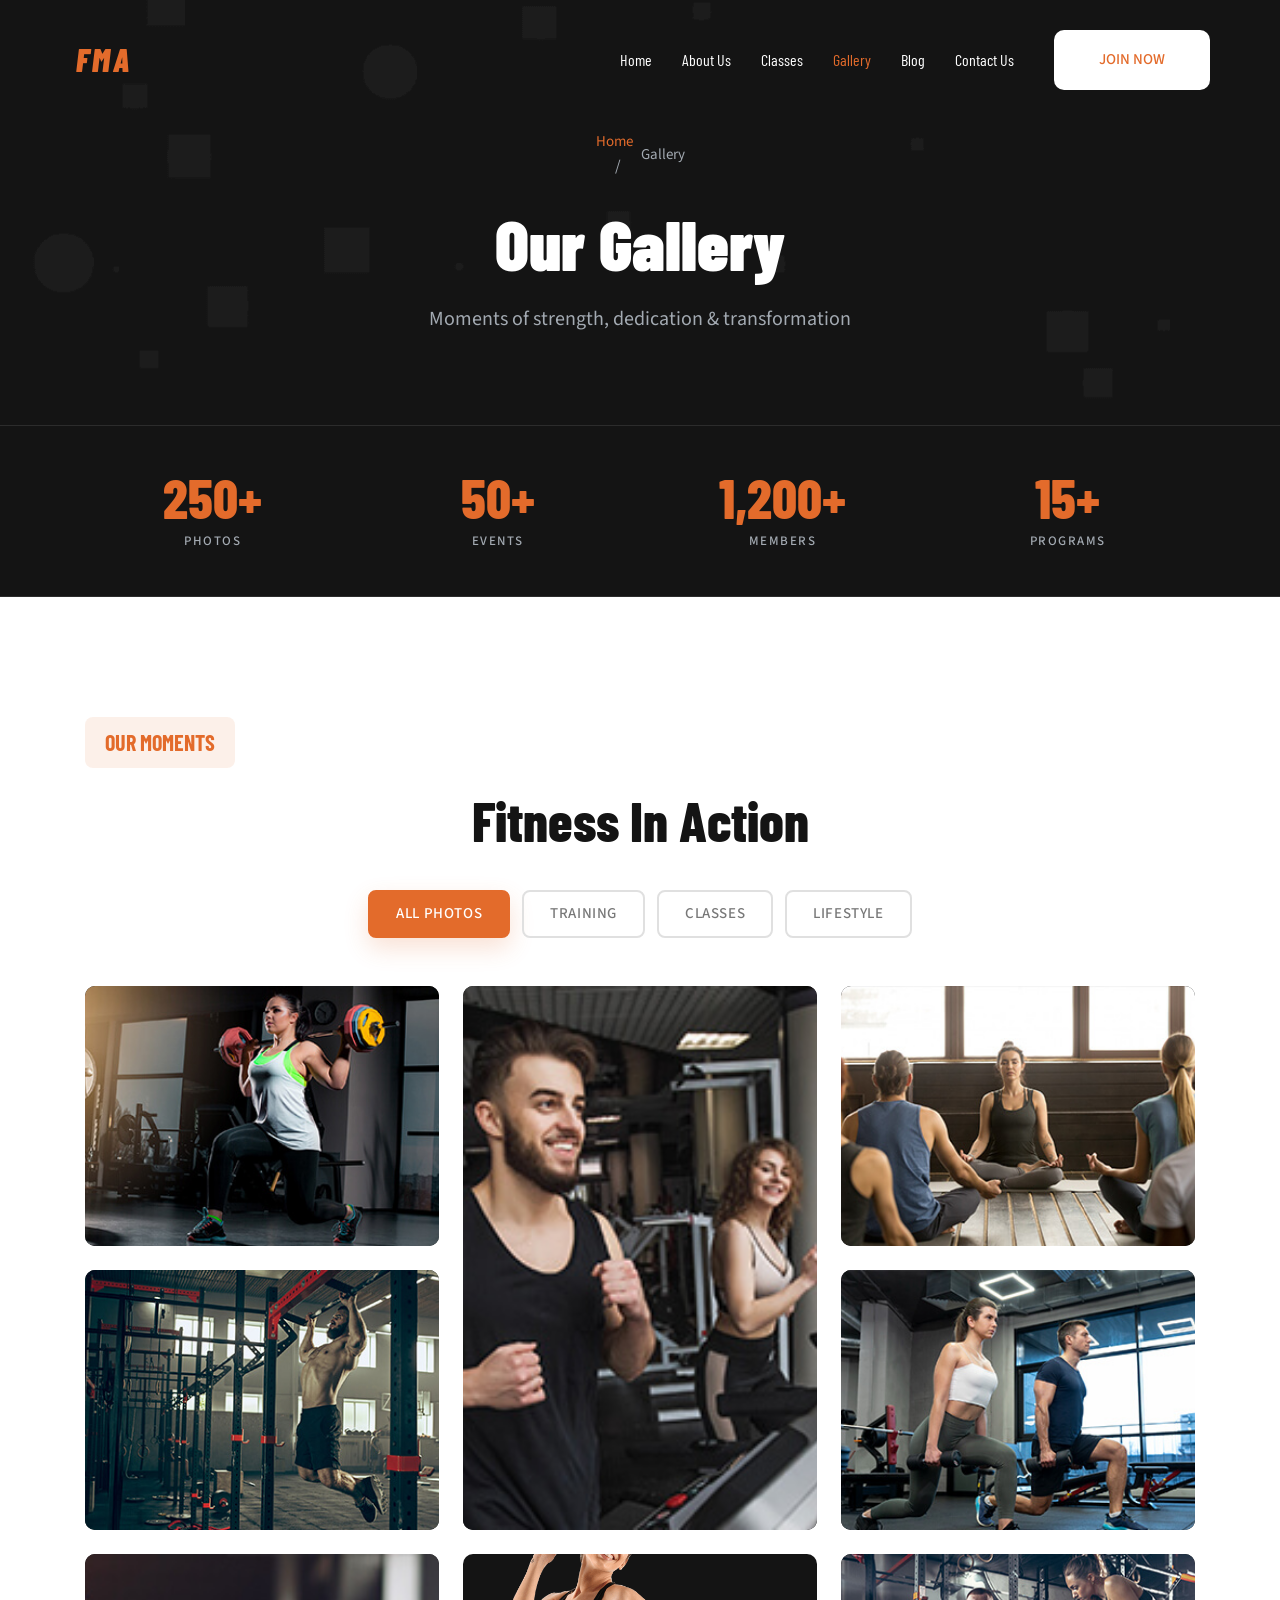
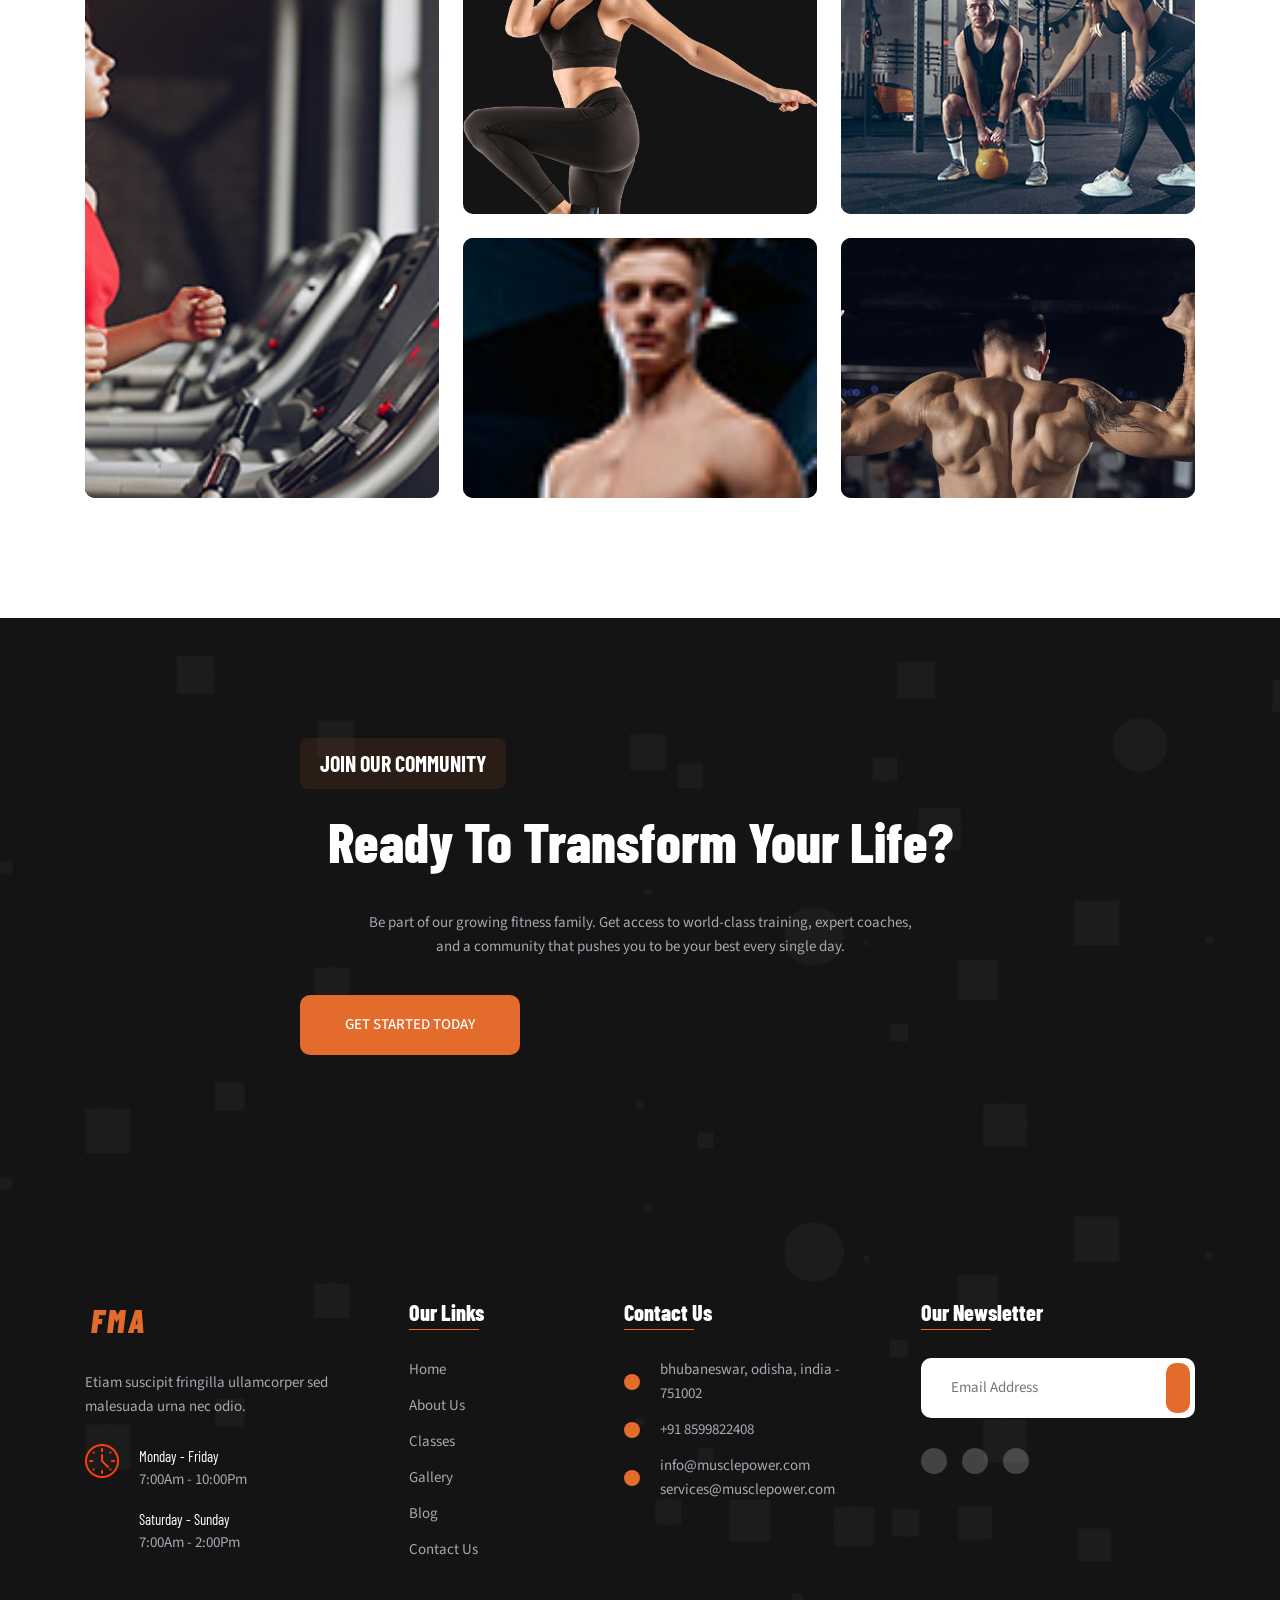
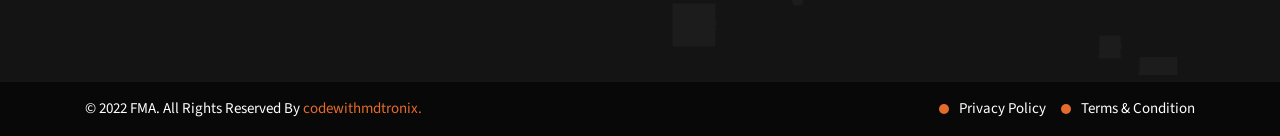
==== commit bd0e407a: "Rebrand site to FMA identity - Brand name: Muscle Power → FMA (Full Metal Alchemist Fitness) - Prima" ====
--- a/gallery.html
+++ b/gallery.html
@@ -5,9 +5,9 @@
   <meta charset="UTF-8">
   <meta http-equiv="X-UA-Compatible" content="IE=edge">
   <meta name="viewport" content="width=device-width, initial-scale=1.0">
-  <title>Gallery - Muscle Power Fitness Club</title>
+  <title>Gallery - FMA Full Metal Alchemist Fitness</title>
   <meta name="description"
-    content="Explore our fitness gallery showcasing training sessions, classes, and lifestyle moments at Muscle Power gym.">
+    content="Explore our fitness gallery showcasing training sessions, classes, and lifestyle moments at FMA gym.">
 
   <link rel="shortcut icon" href="./favicon.svg" type="image/svg+xml">
   <link rel="stylesheet" href="./assets/css/style.css">
@@ -16,7 +16,7 @@
   <link rel="preconnect" href="https://fonts.googleapis.com">
   <link rel="preconnect" href="https://fonts.gstatic.com" crossorigin>
   <link
-    href="https://fonts.googleapis.com/css2?family=Catamaran:wght@600;700;800;900&family=Rubik:wght@400;500;800&display=swap"
+    href="https://fonts.googleapis.com/css2?family=Barlow+Condensed:ital,wght@0,600;0,700;0,800;0,900;1,700;1,800;1,900&family=Source+Sans+3:wght@400;500;800&display=swap"
     rel="stylesheet">
 </head>
 
@@ -31,7 +31,7 @@
 
       <a href="./index.html" class="logo">
         <ion-icon name="barbell-sharp" aria-hidden="true"></ion-icon>
-        <span class="span">Muscle Power</span>
+        <span class="span">FMA</span>
       </a>
 
       <nav class="navbar" data-navbar>
@@ -341,7 +341,7 @@
 
           <a href="./index.html" class="logo">
             <ion-icon name="barbell-sharp" aria-hidden="true"></ion-icon>
-            <span class="span">Muscle Power</span>
+            <span class="span">FMA</span>
           </a>
 
           <p class="footer-brand-text">
@@ -419,7 +419,7 @@
     <div class="footer-bottom">
       <div class="container">
         <p class="copyright">
-          &copy; 2022 Muscle Power. All Rights Reserved By
+          &copy; 2022 FMA. All Rights Reserved By
           <a href="#" class="copyright-link">codewithmdtronix.</a>
         </p>
         <ul class="footer-bottom-list">
--- a/assets/css/style.css
+++ b/assets/css/style.css
@@ -4,16 +4,16 @@
    * colors
    */
 
-  --rich-black-fogra-29_50: hsl(210, 26%, 11%, 0.5);
-  --rich-black-fogra-29-1: hsl(210, 26%, 11%);
-  --rich-black-fogra-29-2: hsl(210, 50%, 4%);
+  --rich-black-fogra-29_50: hsl(0, 0%, 8%, 0.5);
+  --rich-black-fogra-29-1: hsl(0, 0%, 8%);
+  --rich-black-fogra-29-2: hsl(0, 0%, 3%);
   --silver-metallic: hsl(212, 9%, 67%);
-  --coquelicot_20: hsla(12, 98%, 52%, 0.2);
-  --coquelicot_10: hsla(12, 98%, 52%, 0.1);
+  --coquelicot_20: hsla(21, 77%, 53%, 0.2);
+  --coquelicot_10: hsla(21, 77%, 53%, 0.1);
   --sonic-silver: hsl(0, 0%, 47%);
   --cadet-gray: hsl(214, 15%, 62%);
   --light-gray: hsl(0, 0%, 80%);
-  --coquelicot: hsl(12, 98%, 52%);
+  --coquelicot: hsl(21, 77%, 53%);
   --gainsboro: hsl(0, 0%, 88%);
   --white_20: hsl(0, 0%, 100%, 0.2);
   --white_10: hsl(0, 0%, 100%, 0.1);
@@ -24,8 +24,8 @@
    * typography
    */
 
-  --ff-catamaran: 'Catamaran', sans-serif;
-  --ff-rubik: 'Rubik', sans-serif;
+  --ff-catamaran: 'Barlow Condensed', sans-serif;
+  --ff-rubik: 'Source Sans 3', sans-serif;
 
   --fs-1: 3.8rem;
   --fs-2: 3rem;
@@ -355,17 +355,25 @@
 .logo {
   color: var(--rich-black-fogra-29-1);
   font-family: var(--ff-catamaran);
-  font-size: 3.5rem;
+  font-size: 3.2rem;
   font-weight: var(--fw-900);
+  font-style: italic;
+  letter-spacing: 2px;
   display: flex;
   align-items: center;
-  margin-inline-start: -8px;
+  gap: 6px;
 }
 
 .logo ion-icon {
   color: var(--coquelicot);
-  font-size: 40px;
+  font-size: 32px;
   transform: rotate(90deg) translate(-2px, -5px);
+}
+
+.logo .span {
+  color: var(--coquelicot);
+  font-style: italic;
+  letter-spacing: 3px;
 }
 
 .nav-open-btn {
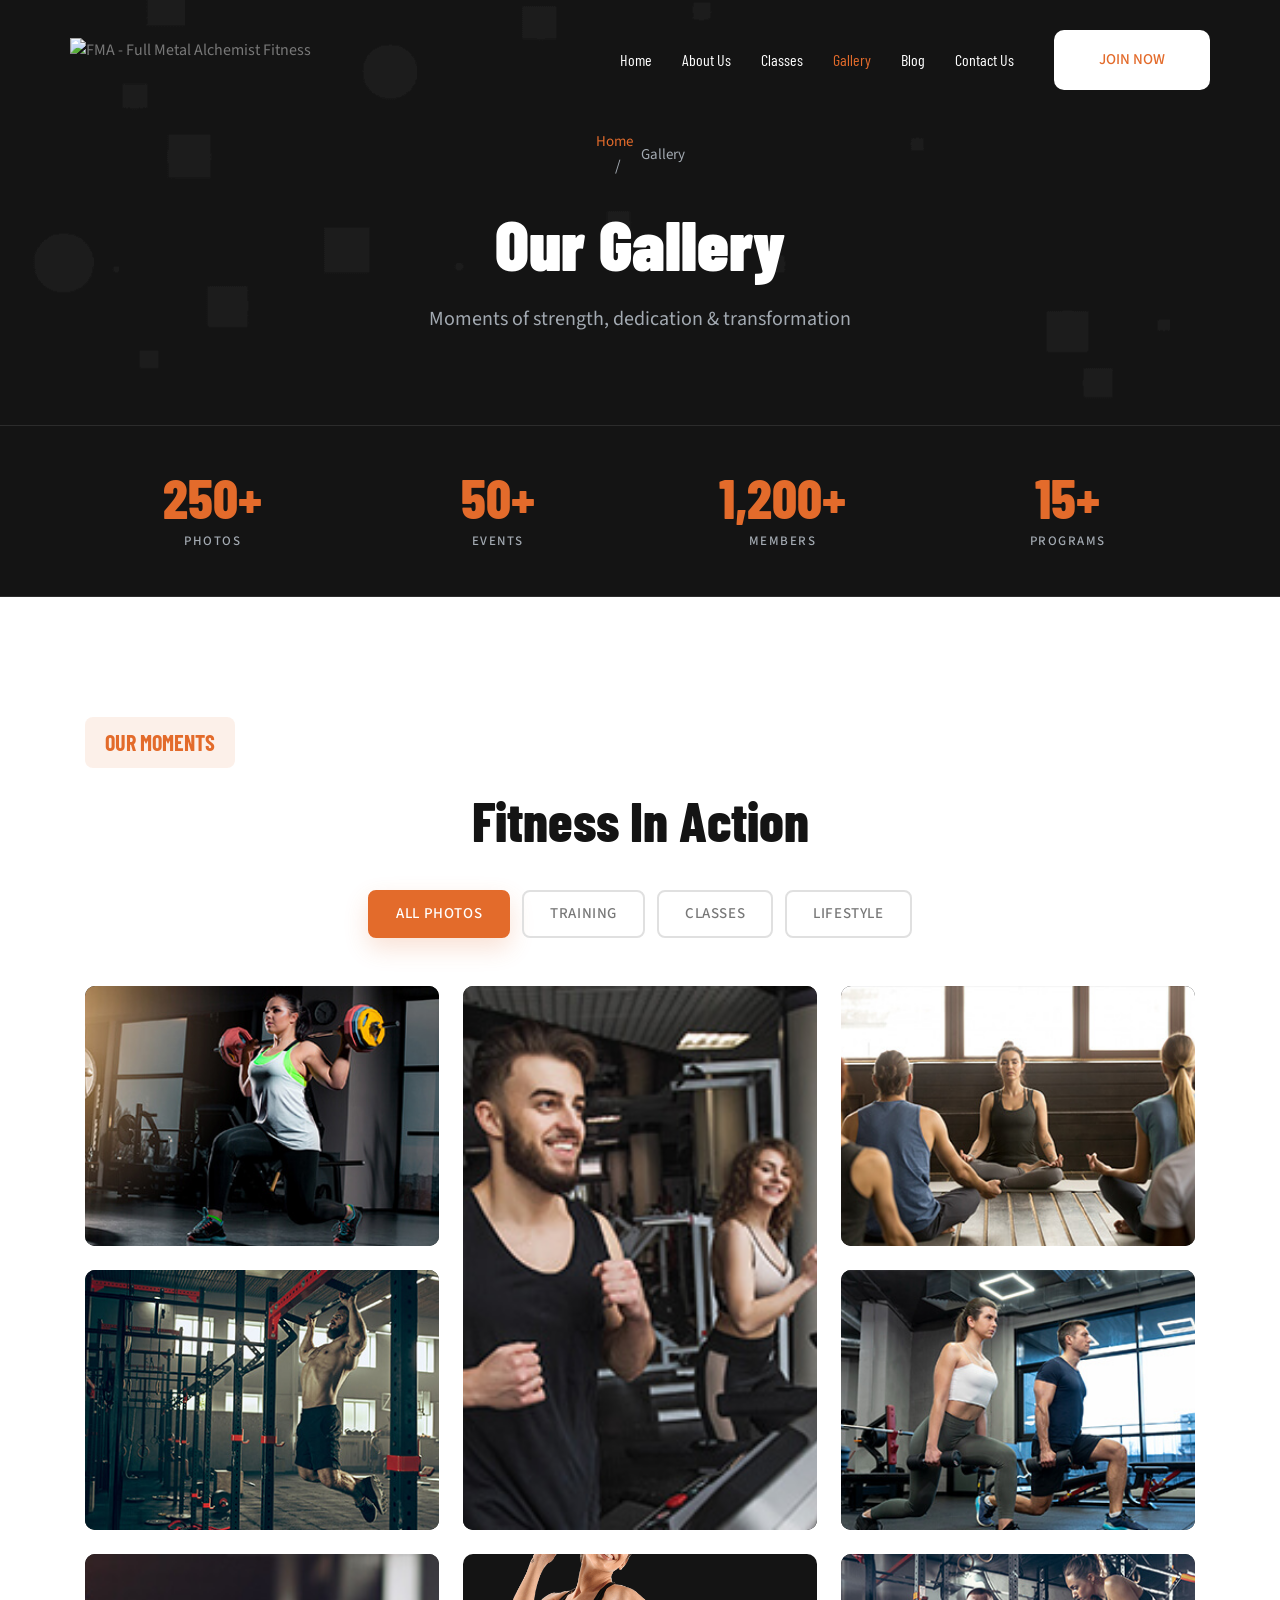
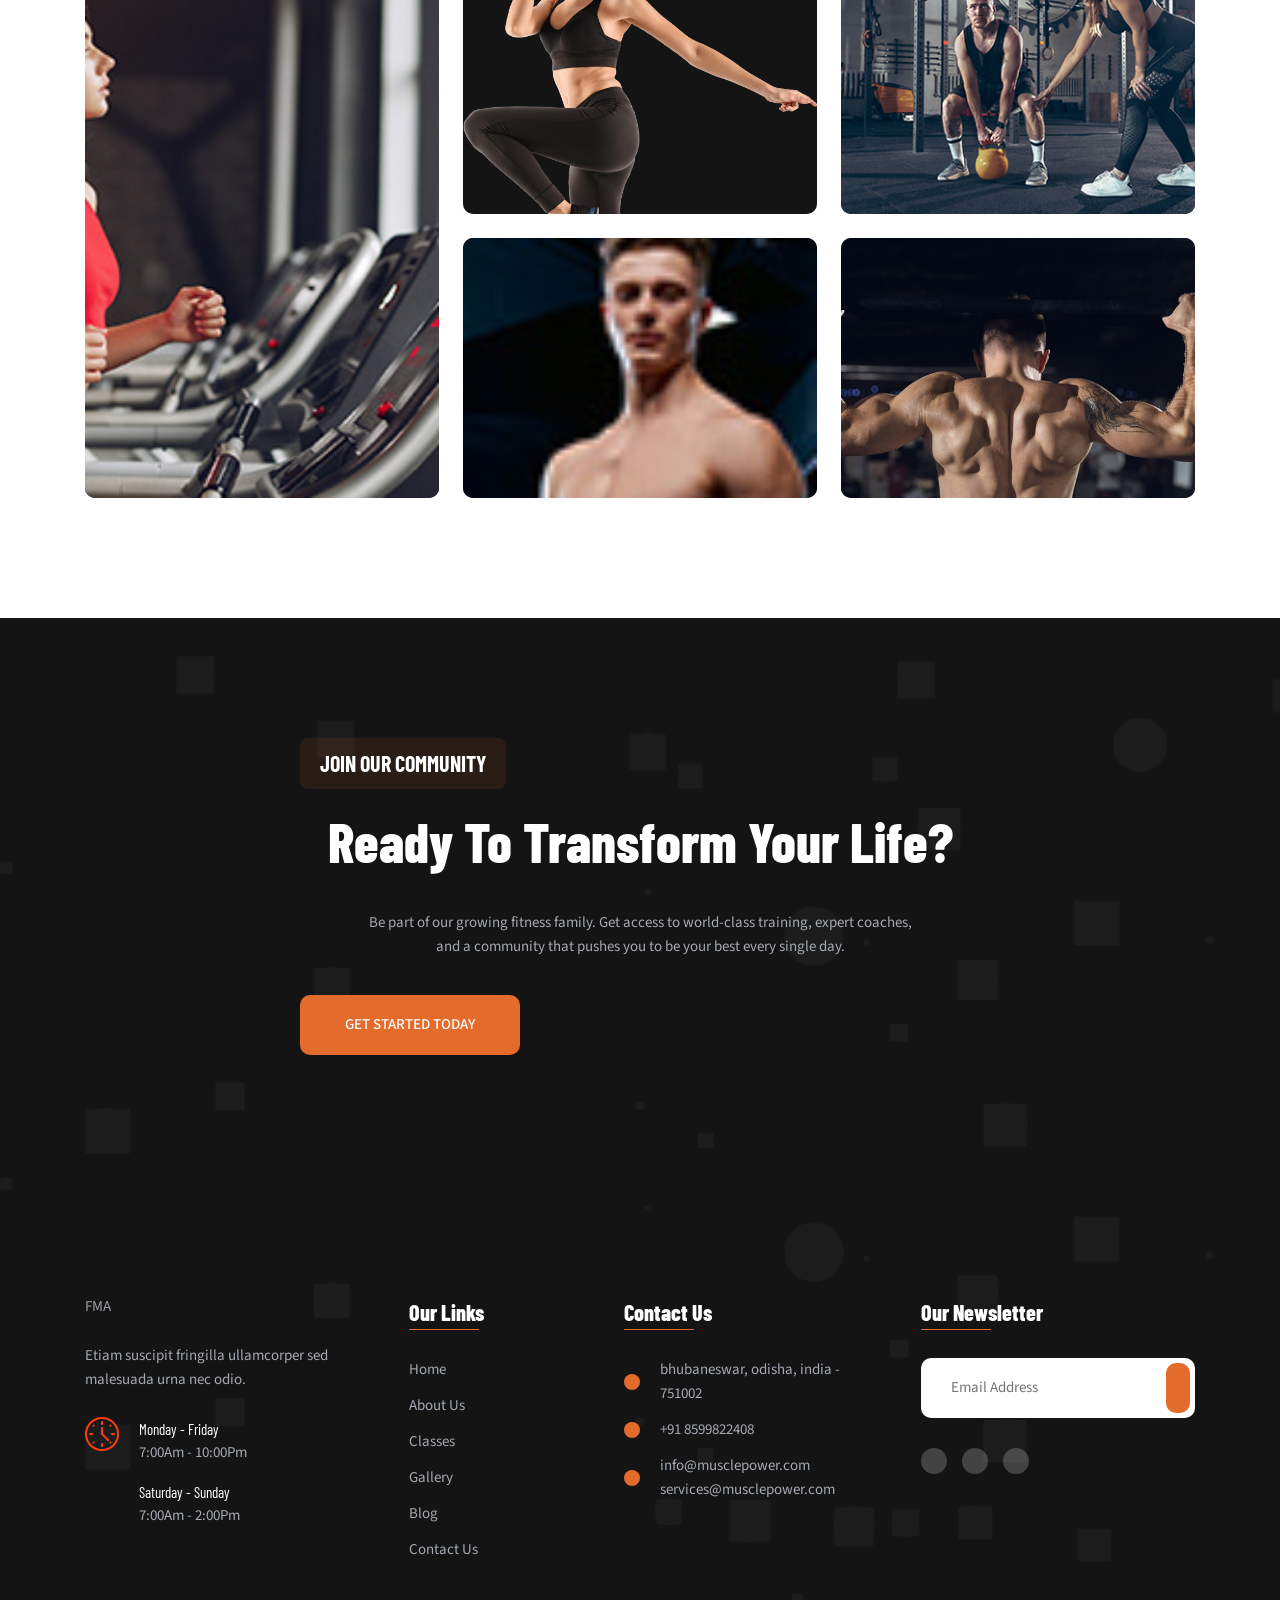
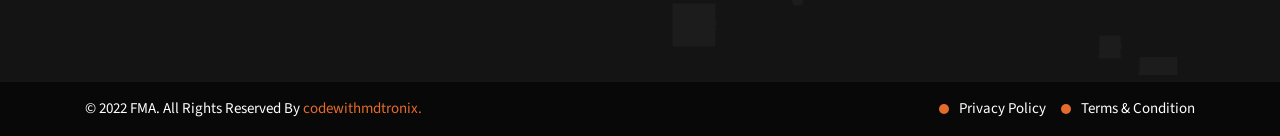
==== commit 626fc450: "Replace text logo with FMA logo image in header and footer - Header and footer now use fma-logo.png " ====
--- a/gallery.html
+++ b/gallery.html
@@ -30,8 +30,7 @@
     <div class="container">
 
       <a href="./index.html" class="logo">
-        <ion-icon name="barbell-sharp" aria-hidden="true"></ion-icon>
-        <span class="span">FMA</span>
+        <img src="./assets/images/fma-logo.png" alt="FMA - Full Metal Alchemist Fitness" class="logo-img">
       </a>
 
       <nav class="navbar" data-navbar>
--- a/assets/css/style.css
+++ b/assets/css/style.css
@@ -353,27 +353,21 @@
 }
 
 .logo {
-  color: var(--rich-black-fogra-29-1);
-  font-family: var(--ff-catamaran);
-  font-size: 3.2rem;
-  font-weight: var(--fw-900);
-  font-style: italic;
-  letter-spacing: 2px;
   display: flex;
   align-items: center;
-  gap: 6px;
-}
-
-.logo ion-icon {
-  color: var(--coquelicot);
-  font-size: 32px;
-  transform: rotate(90deg) translate(-2px, -5px);
-}
-
-.logo .span {
-  color: var(--coquelicot);
-  font-style: italic;
-  letter-spacing: 3px;
+  flex-shrink: 0;
+}
+
+.logo-img {
+  height: 44px;
+  width: auto;
+  display: block;
+  transition: opacity var(--transition-1);
+}
+
+.logo-img--footer {
+  height: 40px;
+  filter: brightness(1.05);
 }
 
 .nav-open-btn {
@@ -777,7 +771,7 @@
   gap: 50px;
 }
 
-.footer .logo { color: var(--white); }
+.footer .logo { opacity: 0.92; }
 
 .footer-brand-text { margin-block: 25px; }
 
@@ -1171,9 +1165,9 @@
 
   .header .container { gap: 30px; }
 
-  .header .logo { color: var(--white); }
-
-  .header.active .logo { color: var(--rich-black-fogra-29-1); }
+  .header .logo { opacity: 1; }
+
+  .header.active .logo .logo-img { filter: none; }
 
   .navbar,
   .navbar.active {
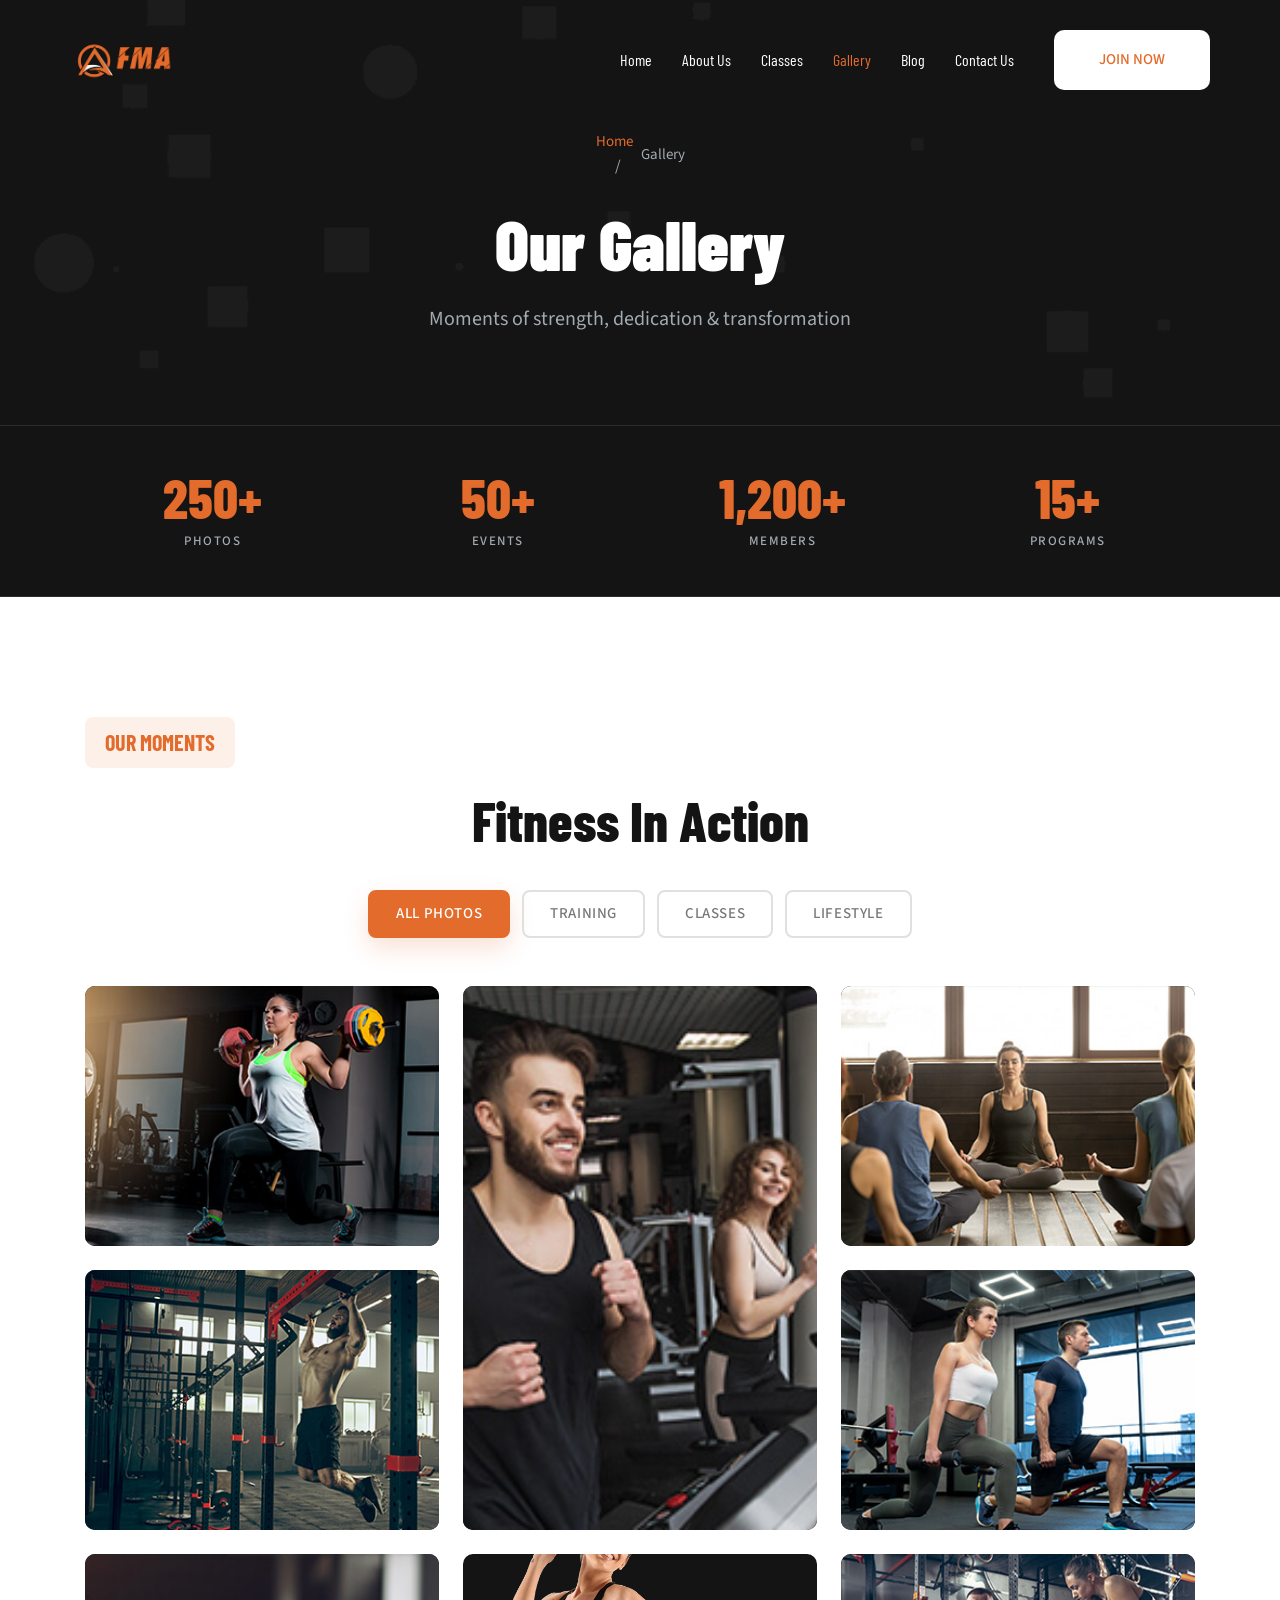
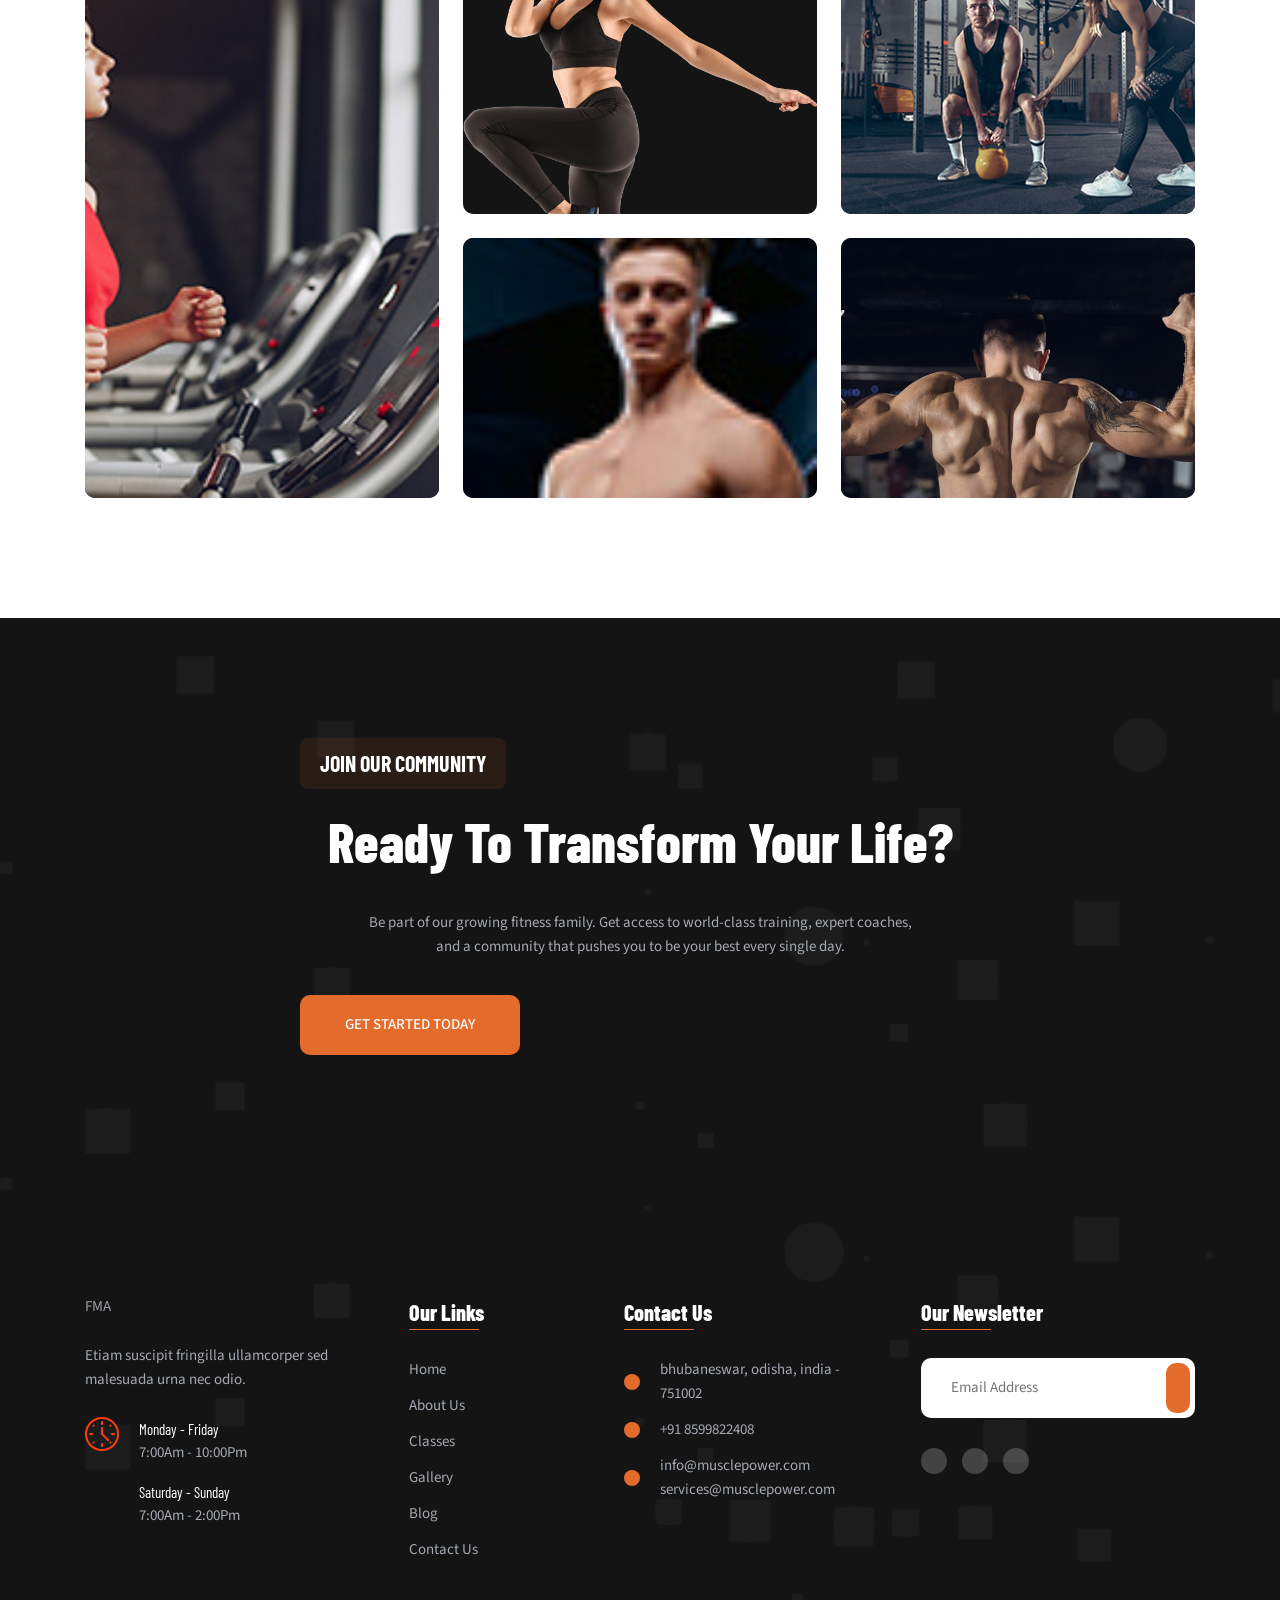
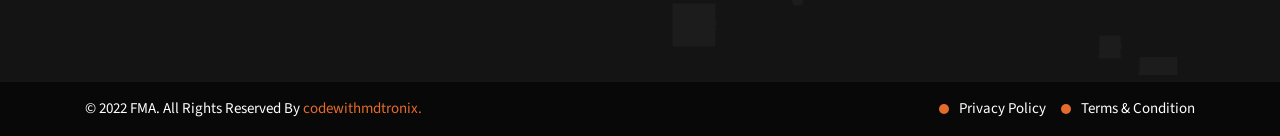
==== commit bccb54b4: "Add FMA logo image and fix filename reference Co-Authored-By: Claude Sonnet 4.6 <noreply@anthropic.c" ====
--- a/gallery.html
+++ b/gallery.html
@@ -30,7 +30,7 @@
     <div class="container">
 
       <a href="./index.html" class="logo">
-        <img src="./assets/images/fma-logo.png" alt="FMA - Full Metal Alchemist Fitness" class="logo-img">
+        <img src="./assets/images/logo.png" alt="FMA - Full Metal Alchemist Fitness" class="logo-img">
       </a>
 
       <nav class="navbar" data-navbar>
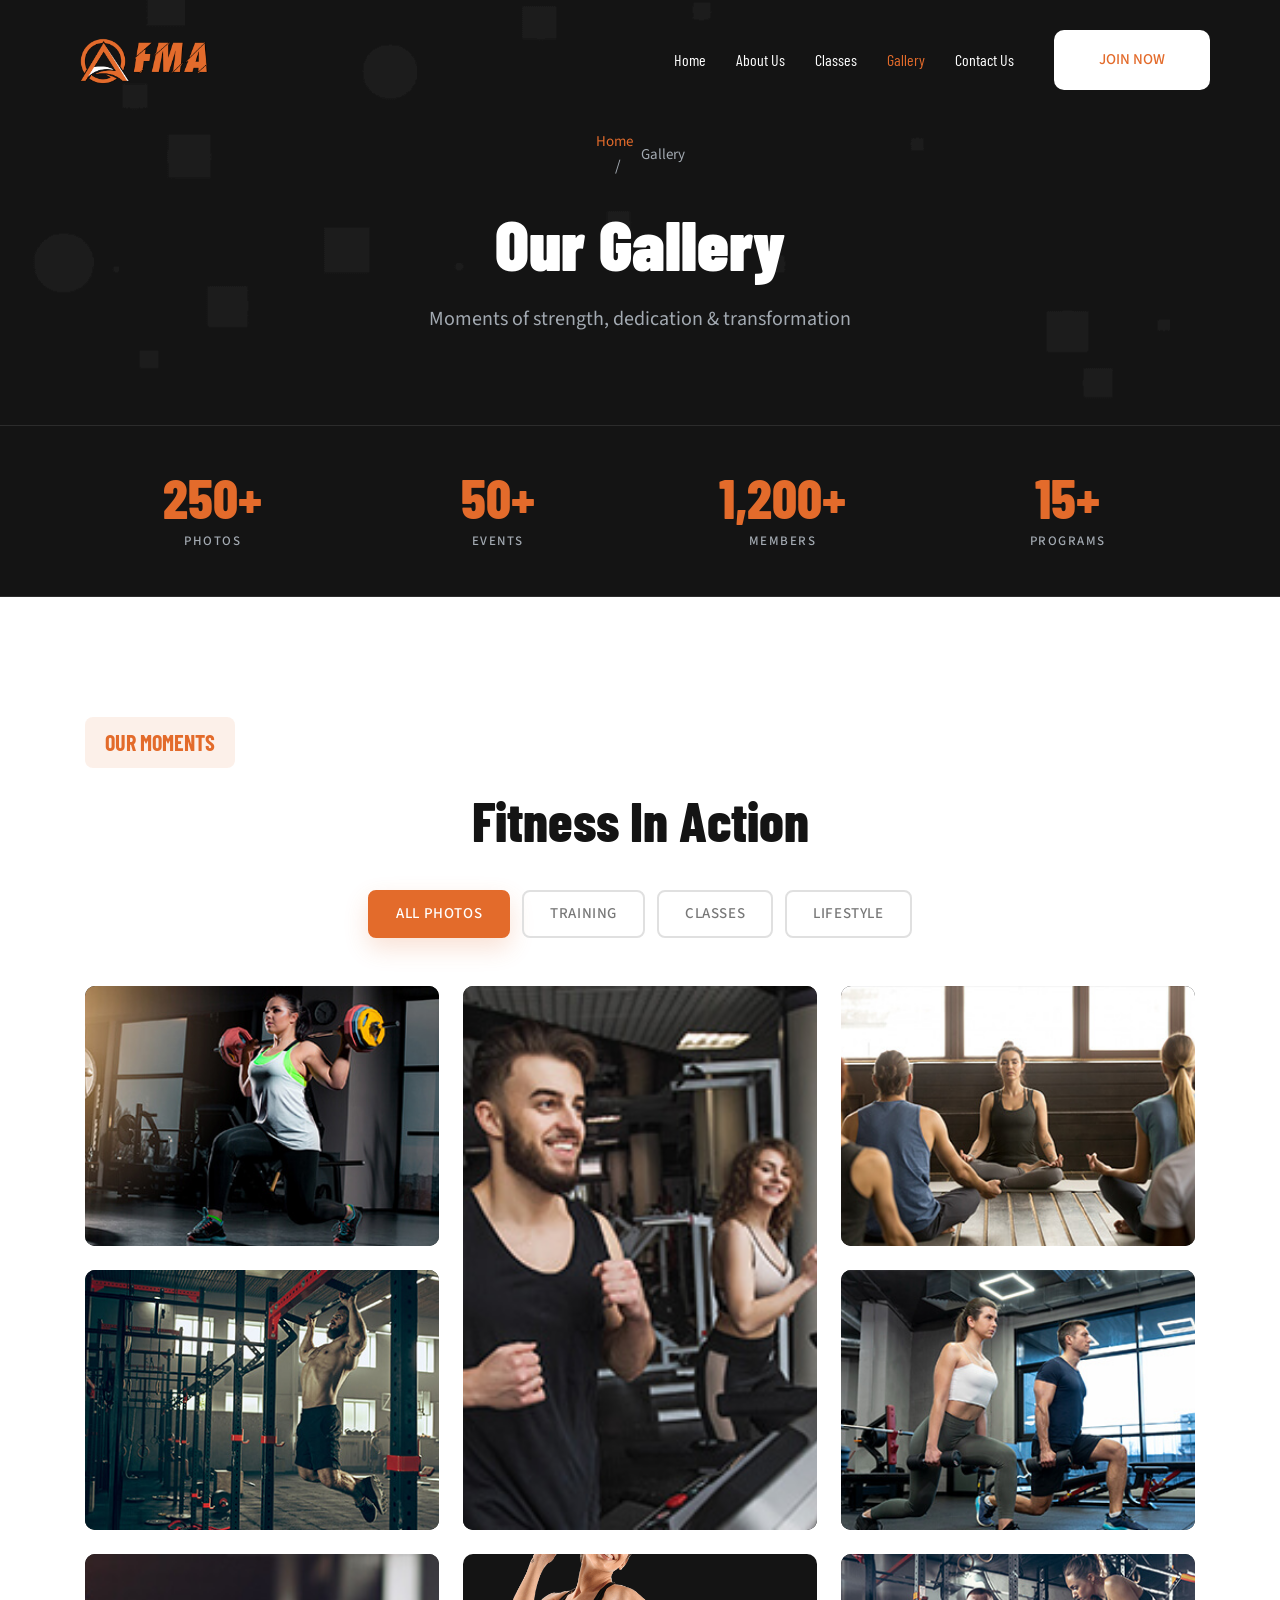
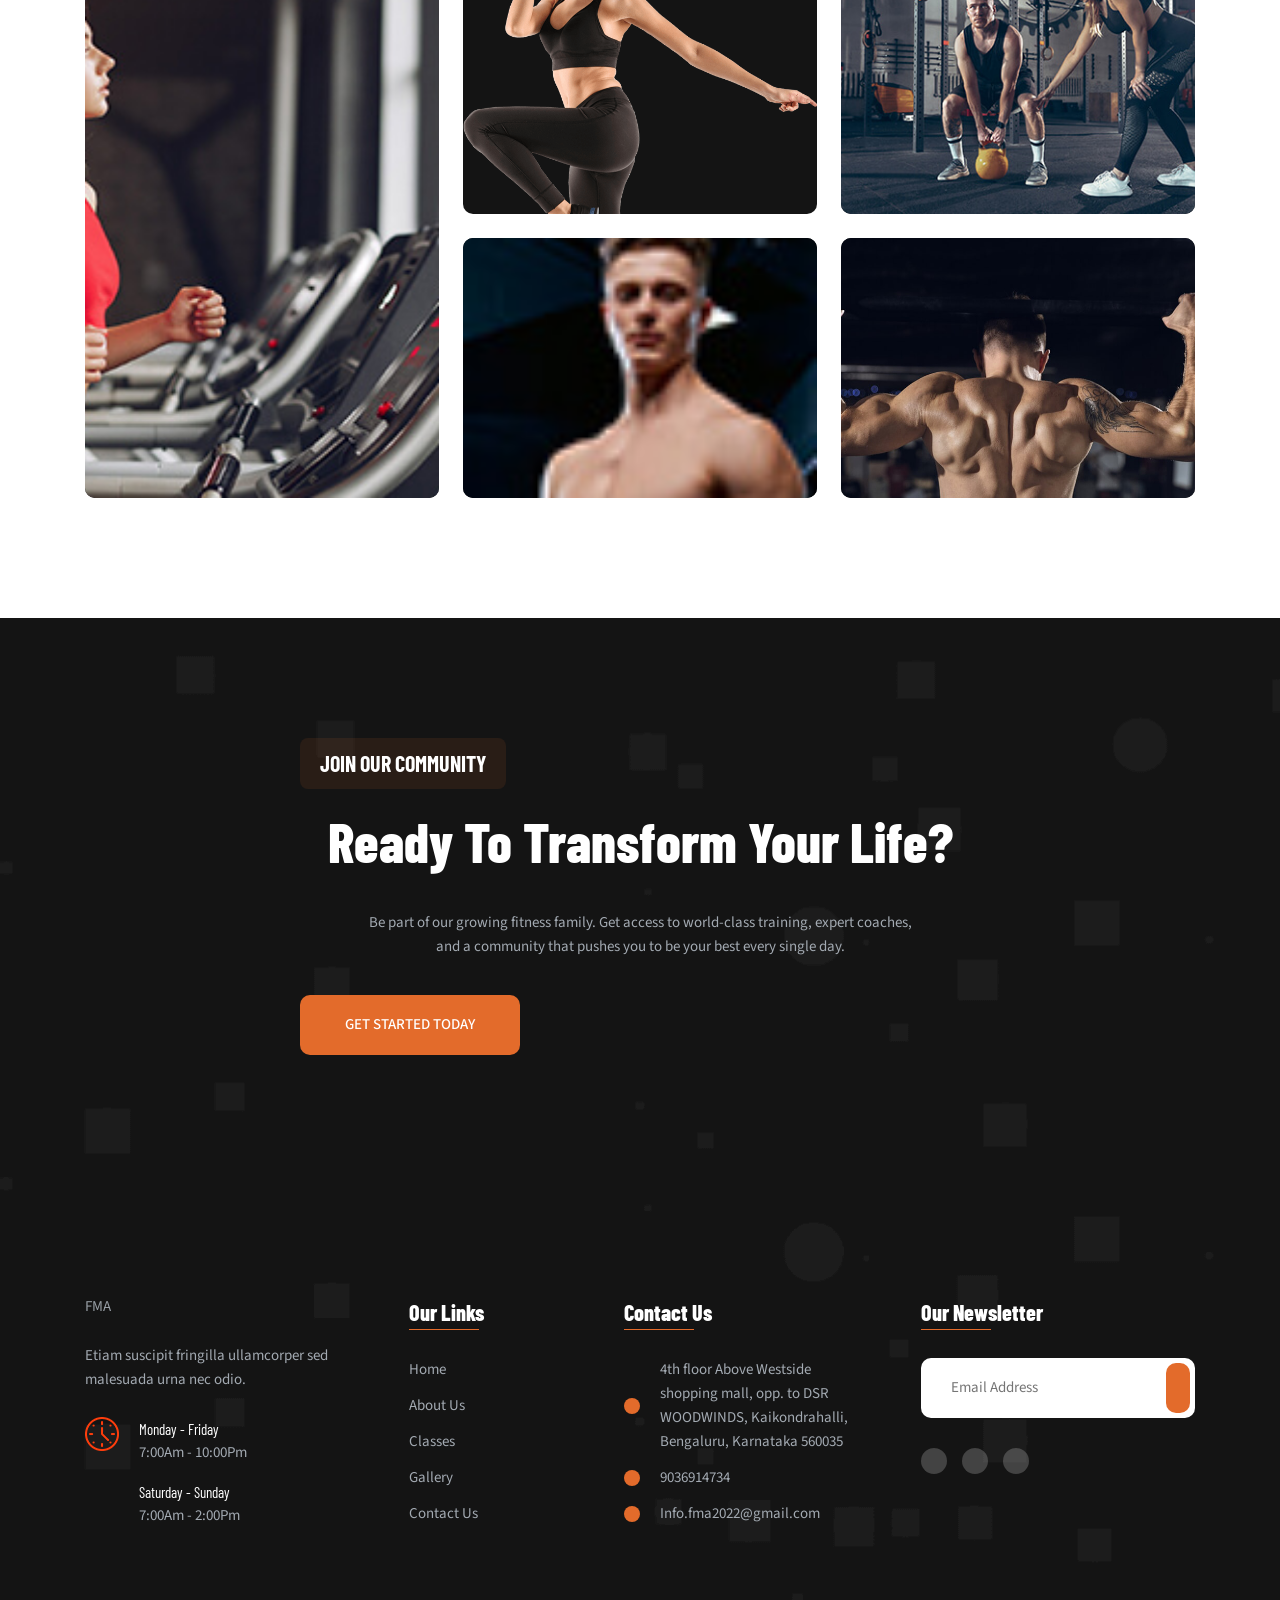
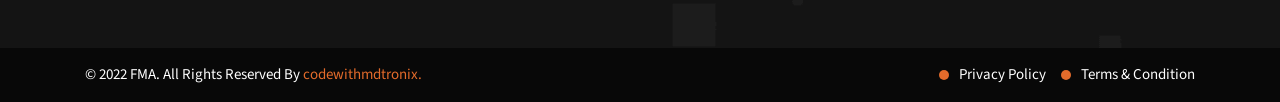
==== commit 6d37fbba: "stage 2 implementations" ====
--- a/gallery.html
+++ b/gallery.html
@@ -44,8 +44,7 @@
           <li><a href="./index.html#about" class="navbar-link" data-nav-link>About Us</a></li>
           <li><a href="./index.html#class" class="navbar-link" data-nav-link>Classes</a></li>
           <li><a href="./gallery.html" class="navbar-link active" data-nav-link>Gallery</a></li>
-          <li><a href="./index.html#blog" class="navbar-link" data-nav-link>Blog</a></li>
-          <li><a href="#" class="navbar-link" data-nav-link>Contact Us</a></li>
+          <li><a href="./index.html#contact" class="navbar-link" data-nav-link>Contact Us</a></li>
         </ul>
 
       </nav>
@@ -142,160 +141,8 @@
 
           </div>
 
-          <!-- GALLERY GRID -->
-          <div class="gallery-grid" id="gallery-grid">
-
-            <div class="gallery-item" data-category="training" data-title="Weight Lifting Session"
-              tabindex="0" role="button" aria-label="View Weight Lifting Session">
-              <figure class="gallery-img-holder">
-                <img src="./assets/images/class-1.jpg" alt="Weight Lifting Session" loading="lazy"
-                  class="gallery-img">
-              </figure>
-              <div class="gallery-overlay" aria-hidden="true">
-                <span class="gallery-category">Training</span>
-                <p class="gallery-title">Weight Lifting Session</p>
-                <span class="gallery-zoom-icon">
-                  <ion-icon name="expand-outline"></ion-icon>
-                </span>
-              </div>
-            </div>
-
-            <div class="gallery-item portrait" data-category="training" data-title="Cardio &amp; Strength"
-              tabindex="0" role="button" aria-label="View Cardio and Strength Training">
-              <figure class="gallery-img-holder">
-                <img src="./assets/images/class-2.jpg" alt="Cardio and Strength Training" loading="lazy"
-                  class="gallery-img">
-              </figure>
-              <div class="gallery-overlay" aria-hidden="true">
-                <span class="gallery-category">Training</span>
-                <p class="gallery-title">Cardio &amp; Strength</p>
-                <span class="gallery-zoom-icon">
-                  <ion-icon name="expand-outline"></ion-icon>
-                </span>
-              </div>
-            </div>
-
-            <div class="gallery-item" data-category="classes" data-title="Power Yoga Class"
-              tabindex="0" role="button" aria-label="View Power Yoga Class">
-              <figure class="gallery-img-holder">
-                <img src="./assets/images/class-3.jpg" alt="Power Yoga Class" loading="lazy"
-                  class="gallery-img">
-              </figure>
-              <div class="gallery-overlay" aria-hidden="true">
-                <span class="gallery-category">Classes</span>
-                <p class="gallery-title">Power Yoga Class</p>
-                <span class="gallery-zoom-icon">
-                  <ion-icon name="expand-outline"></ion-icon>
-                </span>
-              </div>
-            </div>
-
-            <div class="gallery-item" data-category="lifestyle" data-title="First Day at the Gym"
-              tabindex="0" role="button" aria-label="View First Day at the Gym">
-              <figure class="gallery-img-holder">
-                <img src="./assets/images/blog-1.jpg" alt="First Day at the Gym" loading="lazy"
-                  class="gallery-img">
-              </figure>
-              <div class="gallery-overlay" aria-hidden="true">
-                <span class="gallery-category">Lifestyle</span>
-                <p class="gallery-title">First Day at the Gym</p>
-                <span class="gallery-zoom-icon">
-                  <ion-icon name="expand-outline"></ion-icon>
-                </span>
-              </div>
-            </div>
-
-            <div class="gallery-item" data-category="classes" data-title="Fitness Pack Session"
-              tabindex="0" role="button" aria-label="View Fitness Pack Session">
-              <figure class="gallery-img-holder">
-                <img src="./assets/images/class-4.jpg" alt="Fitness Pack Session" loading="lazy"
-                  class="gallery-img">
-              </figure>
-              <div class="gallery-overlay" aria-hidden="true">
-                <span class="gallery-category">Classes</span>
-                <p class="gallery-title">Fitness Pack Session</p>
-                <span class="gallery-zoom-icon">
-                  <ion-icon name="expand-outline"></ion-icon>
-                </span>
-              </div>
-            </div>
-
-            <div class="gallery-item portrait" data-category="lifestyle" data-title="Fitness Journey"
-              tabindex="0" role="button" aria-label="View Fitness Journey">
-              <figure class="gallery-img-holder">
-                <img src="./assets/images/blog-2.jpg" alt="Fitness Journey" loading="lazy"
-                  class="gallery-img">
-              </figure>
-              <div class="gallery-overlay" aria-hidden="true">
-                <span class="gallery-category">Lifestyle</span>
-                <p class="gallery-title">Fitness Journey</p>
-                <span class="gallery-zoom-icon">
-                  <ion-icon name="expand-outline"></ion-icon>
-                </span>
-              </div>
-            </div>
-
-            <div class="gallery-item" data-category="training" data-title="Team Training"
-              tabindex="0" role="button" aria-label="View Team Training">
-              <figure class="gallery-img-holder">
-                <img src="./assets/images/about-banner.png" alt="Team Training" loading="lazy"
-                  class="gallery-img">
-              </figure>
-              <div class="gallery-overlay" aria-hidden="true">
-                <span class="gallery-category">Training</span>
-                <p class="gallery-title">Team Training</p>
-                <span class="gallery-zoom-icon">
-                  <ion-icon name="expand-outline"></ion-icon>
-                </span>
-              </div>
-            </div>
-
-            <div class="gallery-item" data-category="lifestyle" data-title="Healthy Living"
-              tabindex="0" role="button" aria-label="View Healthy Living">
-              <figure class="gallery-img-holder">
-                <img src="./assets/images/blog-3.jpg" alt="Healthy Living" loading="lazy"
-                  class="gallery-img">
-              </figure>
-              <div class="gallery-overlay" aria-hidden="true">
-                <span class="gallery-category">Lifestyle</span>
-                <p class="gallery-title">Healthy Living</p>
-                <span class="gallery-zoom-icon">
-                  <ion-icon name="expand-outline"></ion-icon>
-                </span>
-              </div>
-            </div>
-
-            <div class="gallery-item" data-category="training" data-title="Meet Our Coach"
-              tabindex="0" role="button" aria-label="View Meet Our Coach">
-              <figure class="gallery-img-holder">
-                <img src="./assets/images/about-coach.jpg" alt="Meet Our Coach" loading="lazy"
-                  class="gallery-img">
-              </figure>
-              <div class="gallery-overlay" aria-hidden="true">
-                <span class="gallery-category">Training</span>
-                <p class="gallery-title">Meet Our Coach</p>
-                <span class="gallery-zoom-icon">
-                  <ion-icon name="expand-outline"></ion-icon>
-                </span>
-              </div>
-            </div>
-
-            <div class="gallery-item" data-category="classes" data-title="Studio Tour"
-              tabindex="0" role="button" aria-label="View Studio Tour">
-              <figure class="gallery-img-holder">
-                <img src="./assets/images/video-banner.jpg" alt="Studio Tour" loading="lazy"
-                  class="gallery-img">
-              </figure>
-              <div class="gallery-overlay" aria-hidden="true">
-                <span class="gallery-category">Classes</span>
-                <p class="gallery-title">Studio Tour</p>
-                <span class="gallery-zoom-icon">
-                  <ion-icon name="expand-outline"></ion-icon>
-                </span>
-              </div>
-            </div>
-
-          </div>
+          <!-- GALLERY GRID — populated by gallery-data.js + gallery.js -->
+          <div class="gallery-grid" id="gallery-grid"></div>
 
         </div>
       </section>
@@ -369,25 +216,23 @@
           <li><a href="./index.html#about" class="footer-link">About Us</a></li>
           <li><a href="./index.html#class" class="footer-link">Classes</a></li>
           <li><a href="./gallery.html" class="footer-link">Gallery</a></li>
-          <li><a href="./index.html#blog" class="footer-link">Blog</a></li>
-          <li><a href="#" class="footer-link">Contact Us</a></li>
+          <li><a href="./index.html#contact" class="footer-link">Contact Us</a></li>
         </ul>
 
         <ul class="footer-list">
           <li><p class="footer-list-title has-before">Contact Us</p></li>
           <li class="footer-list-item">
             <div class="icon"><ion-icon name="location" aria-hidden="true"></ion-icon></div>
-            <address class="address footer-link">bhubaneswar, odisha, india - 751002</address>
+            <address class="address footer-link">4th floor Above Westside shopping mall, opp. to DSR WOODWINDS, Kaikondrahalli, Bengaluru, Karnataka 560035</address>
           </li>
           <li class="footer-list-item">
             <div class="icon"><ion-icon name="call" aria-hidden="true"></ion-icon></div>
-            <div><a href="tel:+918599822408" class="footer-link">+91 8599822408</a></div>
+            <div><a href="tel:9036914734" class="footer-link">9036914734</a></div>
           </li>
           <li class="footer-list-item">
             <div class="icon"><ion-icon name="mail" aria-hidden="true"></ion-icon></div>
             <div>
-              <a href="mailto:info@musclepower.com" class="footer-link">info@musclepower.com</a>
-              <a href="mailto:services@musclepower.com" class="footer-link">services@musclepower.com</a>
+              <a href="mailto:Info.fma2022@gmail.com" class="footer-link">Info.fma2022@gmail.com</a>
             </div>
           </li>
         </ul>
@@ -483,6 +328,7 @@
     - custom js
   -->
   <script src="./assets/js/script.js" defer></script>
+  <script src="./assets/js/gallery-data.js" defer></script>
   <script src="./assets/js/gallery.js" defer></script>
 
   <!--
--- a/assets/css/style.css
+++ b/assets/css/style.css
@@ -359,7 +359,7 @@
 }
 
 .logo-img {
-  height: 44px;
+  height: 60px;
   width: auto;
   display: block;
   transition: opacity var(--transition-1);
@@ -584,7 +584,6 @@
 
 .video {
   padding-block: 0;
-  margin-block-end: -250px;
 }
 
 .video-card {
@@ -634,11 +633,7 @@
 
 
 
-/*-----------------------------------*\
-  #CLASS
-\*-----------------------------------*/
-
-.class { padding-block-start: calc(var(--section-padding) + 250px); }
+.class { padding-block-start: var(--section-padding); }
 
 .class .section-subtitle { margin-inline: auto; }
 
@@ -701,6 +696,43 @@
   background-color: var(--coquelicot);
   height: 10px;
   border-radius: inherit;
+}
+
+
+
+
+
+/*-----------------------------------*\
+  #PROGRAMS
+\*-----------------------------------*/
+
+.programs .section-subtitle { margin-inline: auto; }
+
+.program-card {
+  background-color: var(--white);
+  border: 1px solid var(--light-gray);
+  border-radius: var(--radius-10);
+  height: 100%;
+  overflow: hidden;
+}
+
+.program-card .card-banner { position: relative; }
+
+.program-card .card-banner img { transition: var(--transition-2); }
+
+.program-card:is(:hover, :focus) .card-banner img {
+  transform: scale(1.1);
+}
+
+.program-card .card-content { padding: 25px; text-align: center; }
+
+.program-card .card-title { transition: var(--transition-1); }
+
+.program-card .card-title:is(:hover, :focus) { color: var(--coquelicot); }
+
+.program-card .card-text {
+  font-size: var(--fs-6);
+  margin-block: 8px 12px;
 }
 
 
@@ -934,6 +966,36 @@
   transform: translateY(-10px);
 }
 
+.whatsapp-btn {
+  position: fixed;
+  bottom: 90px;
+  right: 40px;
+  background-color: #25d366;
+  color: #fff;
+  font-size: 26px;
+  padding: 13px;
+  border-radius: 50%;
+  box-shadow: 0 4px 16px rgba(37, 211, 102, 0.45);
+  z-index: 4;
+  transition: var(--transition-1);
+  display: flex;
+  align-items: center;
+  justify-content: center;
+  animation: whatsapp-pulse 2.5s ease infinite;
+}
+
+.whatsapp-btn:is(:hover, :focus) {
+  background-color: #1ebe5d;
+  transform: scale(1.1);
+  animation: none;
+}
+
+@keyframes whatsapp-pulse {
+  0%   { box-shadow: 0 0 0 0 rgba(37, 211, 102, 0.55); }
+  70%  { box-shadow: 0 0 0 14px rgba(37, 211, 102, 0); }
+  100% { box-shadow: 0 0 0 0 rgba(37, 211, 102, 0); }
+}
+
 
 
 
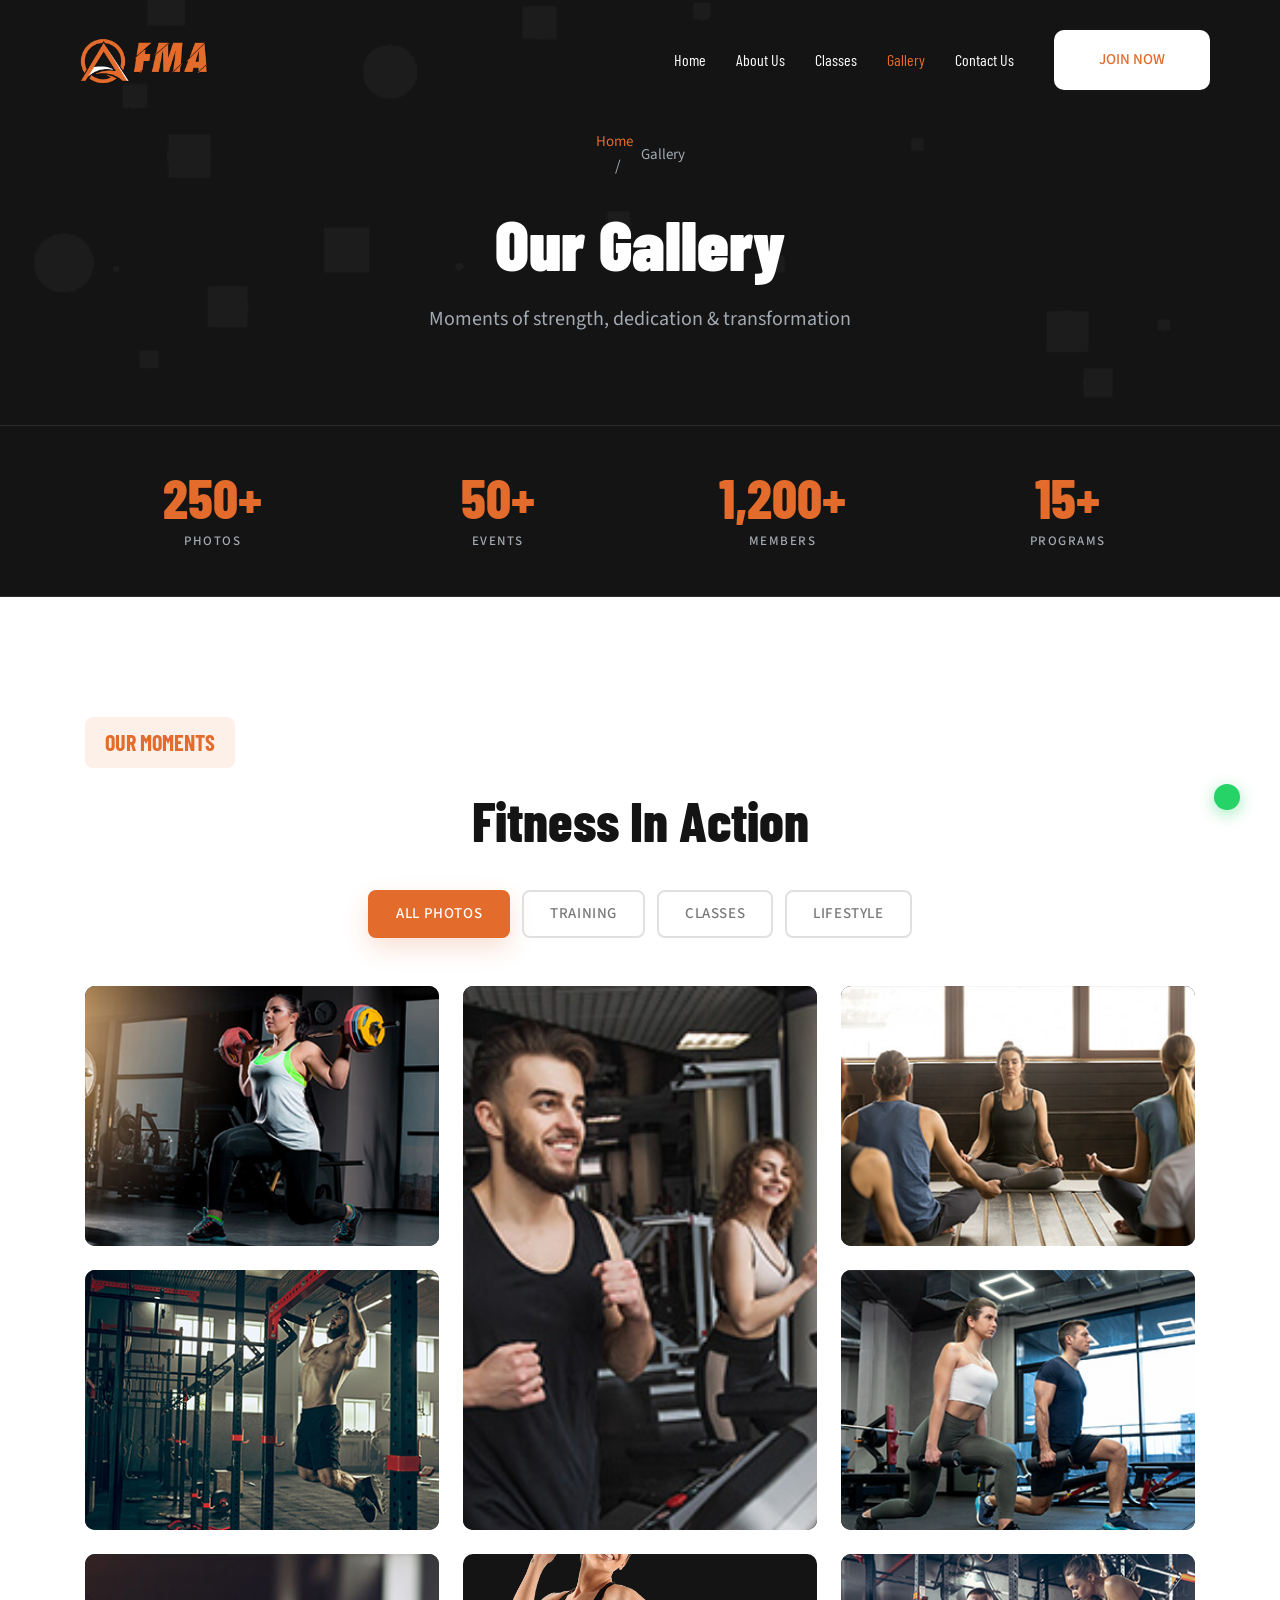
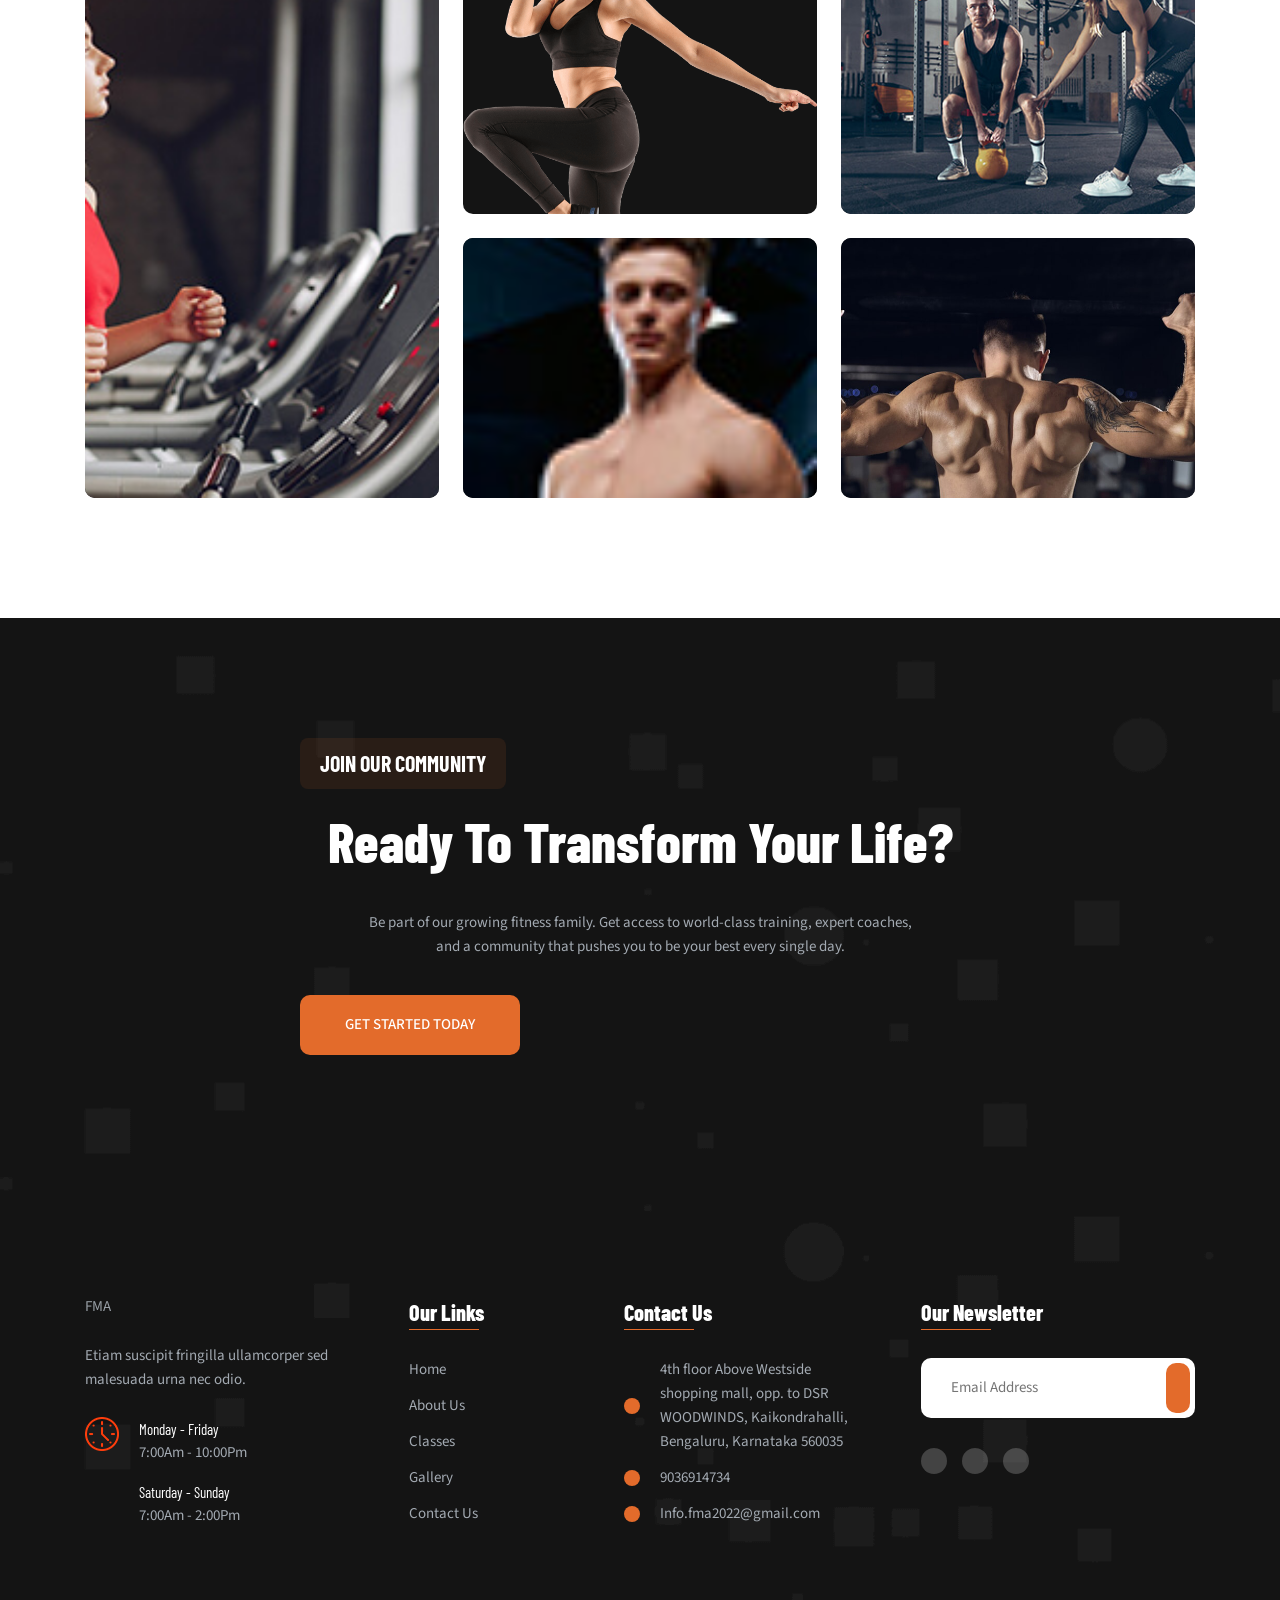
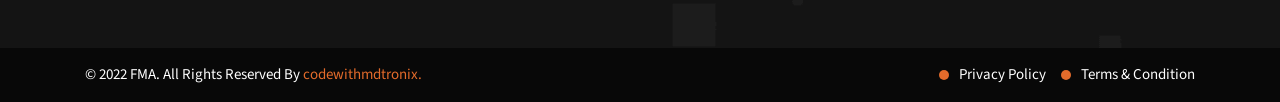
==== commit 3121deb3: "added join now and whatsapp in gallery screen" ====
--- a/gallery.html
+++ b/gallery.html
@@ -49,7 +49,7 @@
 
       </nav>
 
-      <a href="#" class="btn btn-secondary">Join Now</a>
+      <a href="#" class="btn btn-secondary" data-modal-open>Join Now</a>
 
       <button class="nav-open-btn" aria-label="open menu" data-nav-toggler>
         <span class="line"></span>
@@ -163,7 +163,7 @@
               Be part of our growing fitness family. Get access to world-class training, expert coaches,
               and a community that pushes you to be your best every single day.
             </p>
-            <a href="#" class="btn btn-primary">Get Started Today</a>
+            <a href="#" class="btn btn-primary" data-modal-open>Get Started Today</a>
 
           </div>
         </div>
@@ -277,6 +277,51 @@
 
 
   <!--
+    - #JOIN MODAL
+  -->
+
+  <div class="join-modal" id="joinModal" aria-hidden="true" role="dialog" aria-modal="true" aria-labelledby="joinModalTitle">
+    <div class="join-modal-overlay" data-modal-close></div>
+    <div class="join-modal-box">
+      <button class="join-modal-close" aria-label="Close" data-modal-close>
+        <ion-icon name="close-sharp" aria-hidden="true"></ion-icon>
+      </button>
+
+      <h2 class="h2 join-modal-title" id="joinModalTitle">Join <span class="span">FMA</span> Now</h2>
+      <p class="join-modal-subtitle">Fill in your details and we'll get back to you!</p>
+
+      <form class="join-modal-form" id="joinForm">
+        <div class="join-modal-field">
+          <label for="joinName" class="join-modal-label">Full Name</label>
+          <input type="text" id="joinName" name="name" placeholder="Enter your full name" required class="join-modal-input" />
+        </div>
+
+        <div class="join-modal-field">
+          <label for="joinPhone" class="join-modal-label">Phone Number</label>
+          <input type="tel" id="joinPhone" name="number" placeholder="Enter your phone number" required class="join-modal-input" />
+        </div>
+
+        <button type="submit" class="btn btn-primary join-modal-submit">Submit</button>
+      </form>
+
+      <div class="join-modal-success" id="joinSuccess" hidden>
+        <ion-icon name="checkmark-circle-outline" aria-hidden="true"></ion-icon>
+        <p>Thanks! We'll contact you soon.</p>
+      </div>
+    </div>
+  </div>
+
+
+  <!--
+    - #WHATSAPP
+  -->
+
+  <a href="https://wa.me/+919036914734" class="whatsapp-btn" aria-label="Chat with us on WhatsApp" target="_blank" rel="noopener noreferrer">
+    <ion-icon name="logo-whatsapp" aria-hidden="true"></ion-icon>
+  </a>
+
+
+  <!--
     - #BACK TO TOP
   -->
 
--- a/assets/css/style.css
+++ b/assets/css/style.css
@@ -1442,5 +1442,134 @@
    */
 
   .footer-top .container { grid-template-columns: 1fr 0.6fr 0.9fr 1fr; }
+}
+
+
+
+/*-----------------------------------*\
+  #JOIN MODAL
+\*-----------------------------------*/
+
+.join-modal {
+  position: fixed;
+  inset: 0;
+  z-index: 1000;
+  display: flex;
+  align-items: center;
+  justify-content: center;
+  visibility: hidden;
+  pointer-events: none;
+}
+
+.join-modal.is-open {
+  visibility: visible;
+  pointer-events: all;
+}
+
+.join-modal-overlay {
+  position: absolute;
+  inset: 0;
+  background-color: hsl(0, 0%, 0%, 0.75);
+  opacity: 0;
+  transition: opacity 0.3s ease;
+  cursor: pointer;
+}
+
+.join-modal.is-open .join-modal-overlay { opacity: 1; }
+
+.join-modal-box {
+  position: relative;
+  background-color: var(--rich-black-fogra-29-1);
+  border: 1px solid var(--white_10);
+  border-radius: 16px;
+  padding: 48px 40px;
+  width: min(480px, 90vw);
+  transform: translateY(30px);
+  opacity: 0;
+  transition: transform 0.35s ease, opacity 0.35s ease;
+}
+
+.join-modal.is-open .join-modal-box {
+  transform: translateY(0);
+  opacity: 1;
+}
+
+.join-modal-close {
+  position: absolute;
+  top: 16px;
+  right: 16px;
+  background: none;
+  border: none;
+  color: var(--silver-metallic);
+  font-size: 2.4rem;
+  cursor: pointer;
+  line-height: 1;
+  transition: color 0.2s;
+}
+
+.join-modal-close:is(:hover, :focus) { color: var(--coquelicot); }
+
+.join-modal-title {
+  color: var(--white);
+  margin-block-end: 6px;
+}
+
+.join-modal-title .span { color: var(--coquelicot); }
+
+.join-modal-subtitle {
+  color: var(--silver-metallic);
+  font-size: var(--fs-6);
+  margin-block-end: 32px;
+}
+
+.join-modal-field { margin-block-end: 20px; }
+
+.join-modal-label {
+  display: block;
+  color: var(--light-gray);
+  font-size: var(--fs-6);
+  font-weight: var(--fw-700);
+  margin-block-end: 8px;
+  font-family: var(--ff-catamaran);
+  letter-spacing: 0.5px;
+  text-transform: uppercase;
+}
+
+.join-modal-input {
+  width: 100%;
+  background-color: var(--white_10);
+  border: 1px solid var(--white_20);
+  border-radius: 8px;
+  padding: 14px 18px;
+  color: var(--white);
+  font-size: var(--fs-6);
+  font-family: var(--ff-rubik);
+  outline: none;
+  transition: border-color 0.2s;
+}
+
+.join-modal-input::placeholder { color: var(--sonic-silver); }
+
+.join-modal-input:focus { border-color: var(--coquelicot); }
+
+.join-modal-submit {
+  width: 100%;
+  margin-block-start: 10px;
+  justify-content: center;
+}
+
+.join-modal-success {
+  text-align: center;
+  color: var(--coquelicot);
+  font-size: var(--fs-5);
+  font-family: var(--ff-catamaran);
+  font-weight: var(--fw-700);
+  display: flex;
+  flex-direction: column;
+  align-items: center;
+  gap: 12px;
+}
+
+.join-modal-success ion-icon { font-size: 4rem; }
 
 }
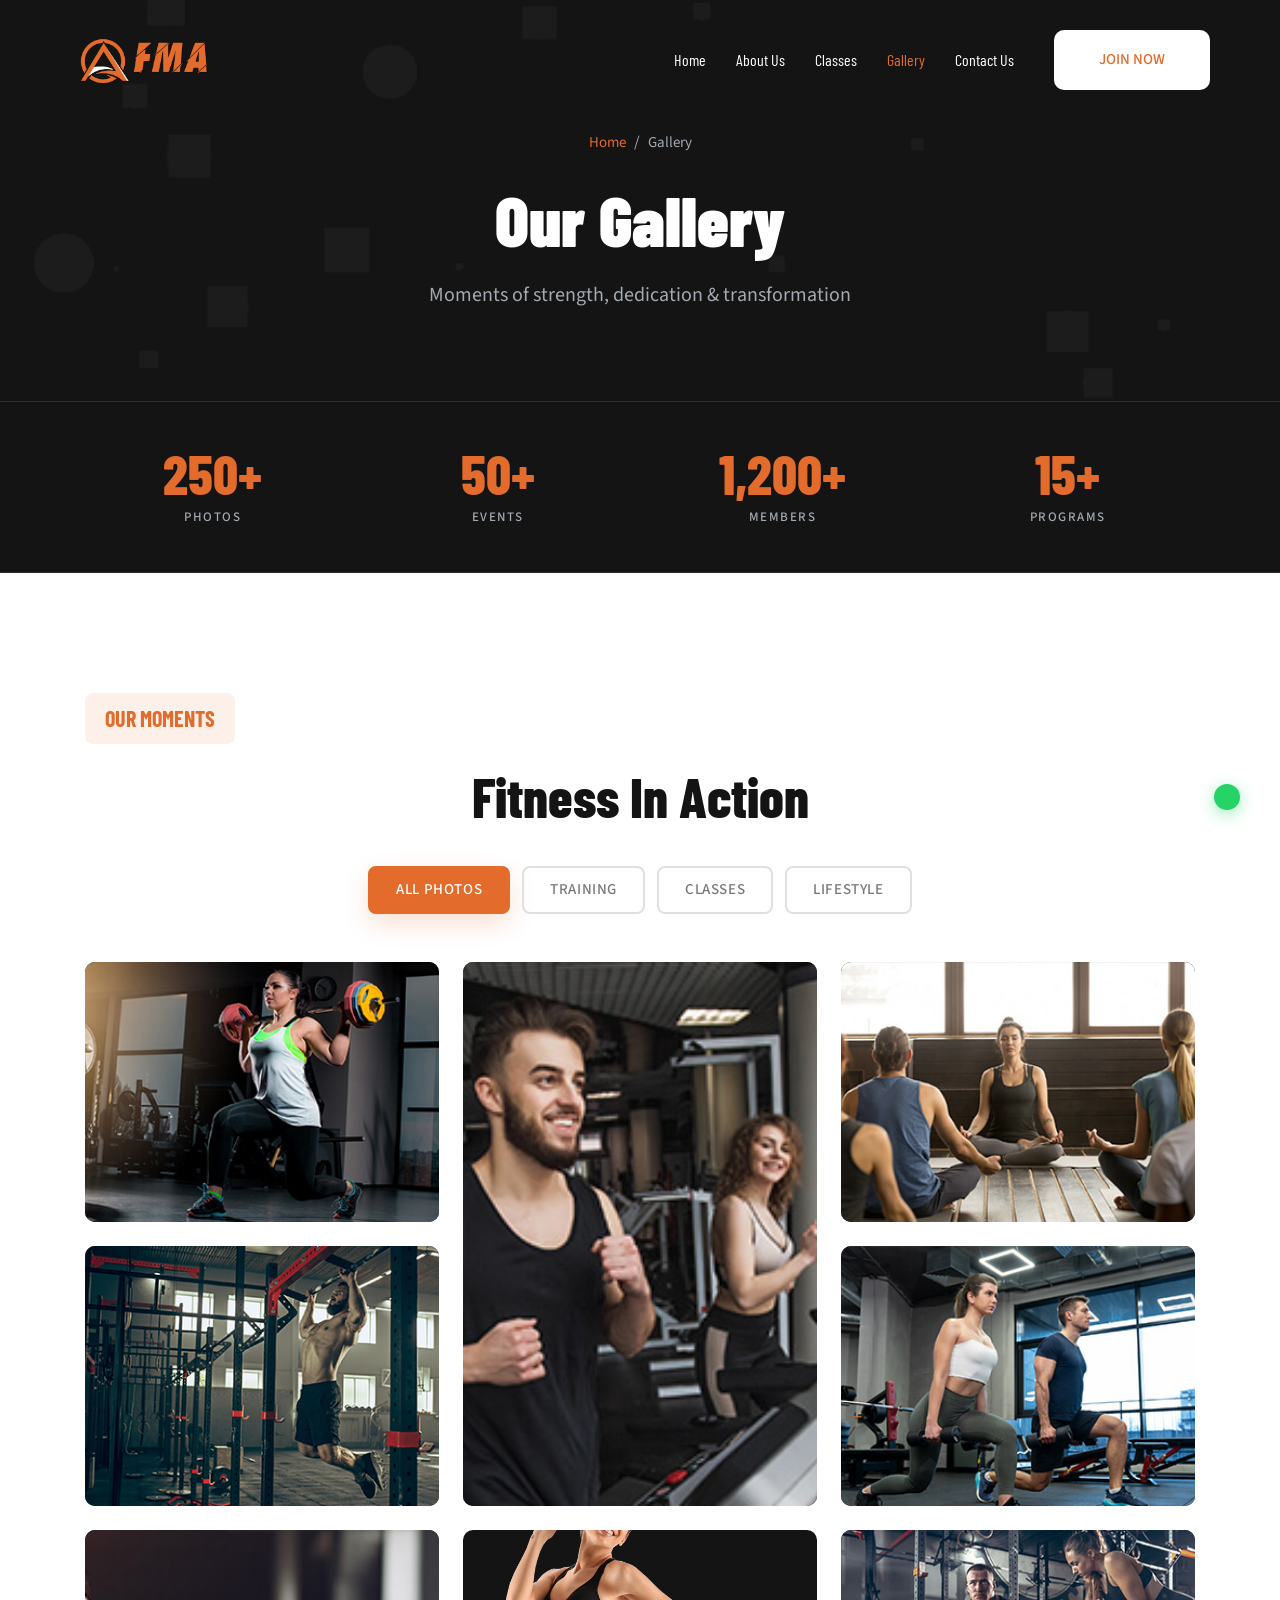
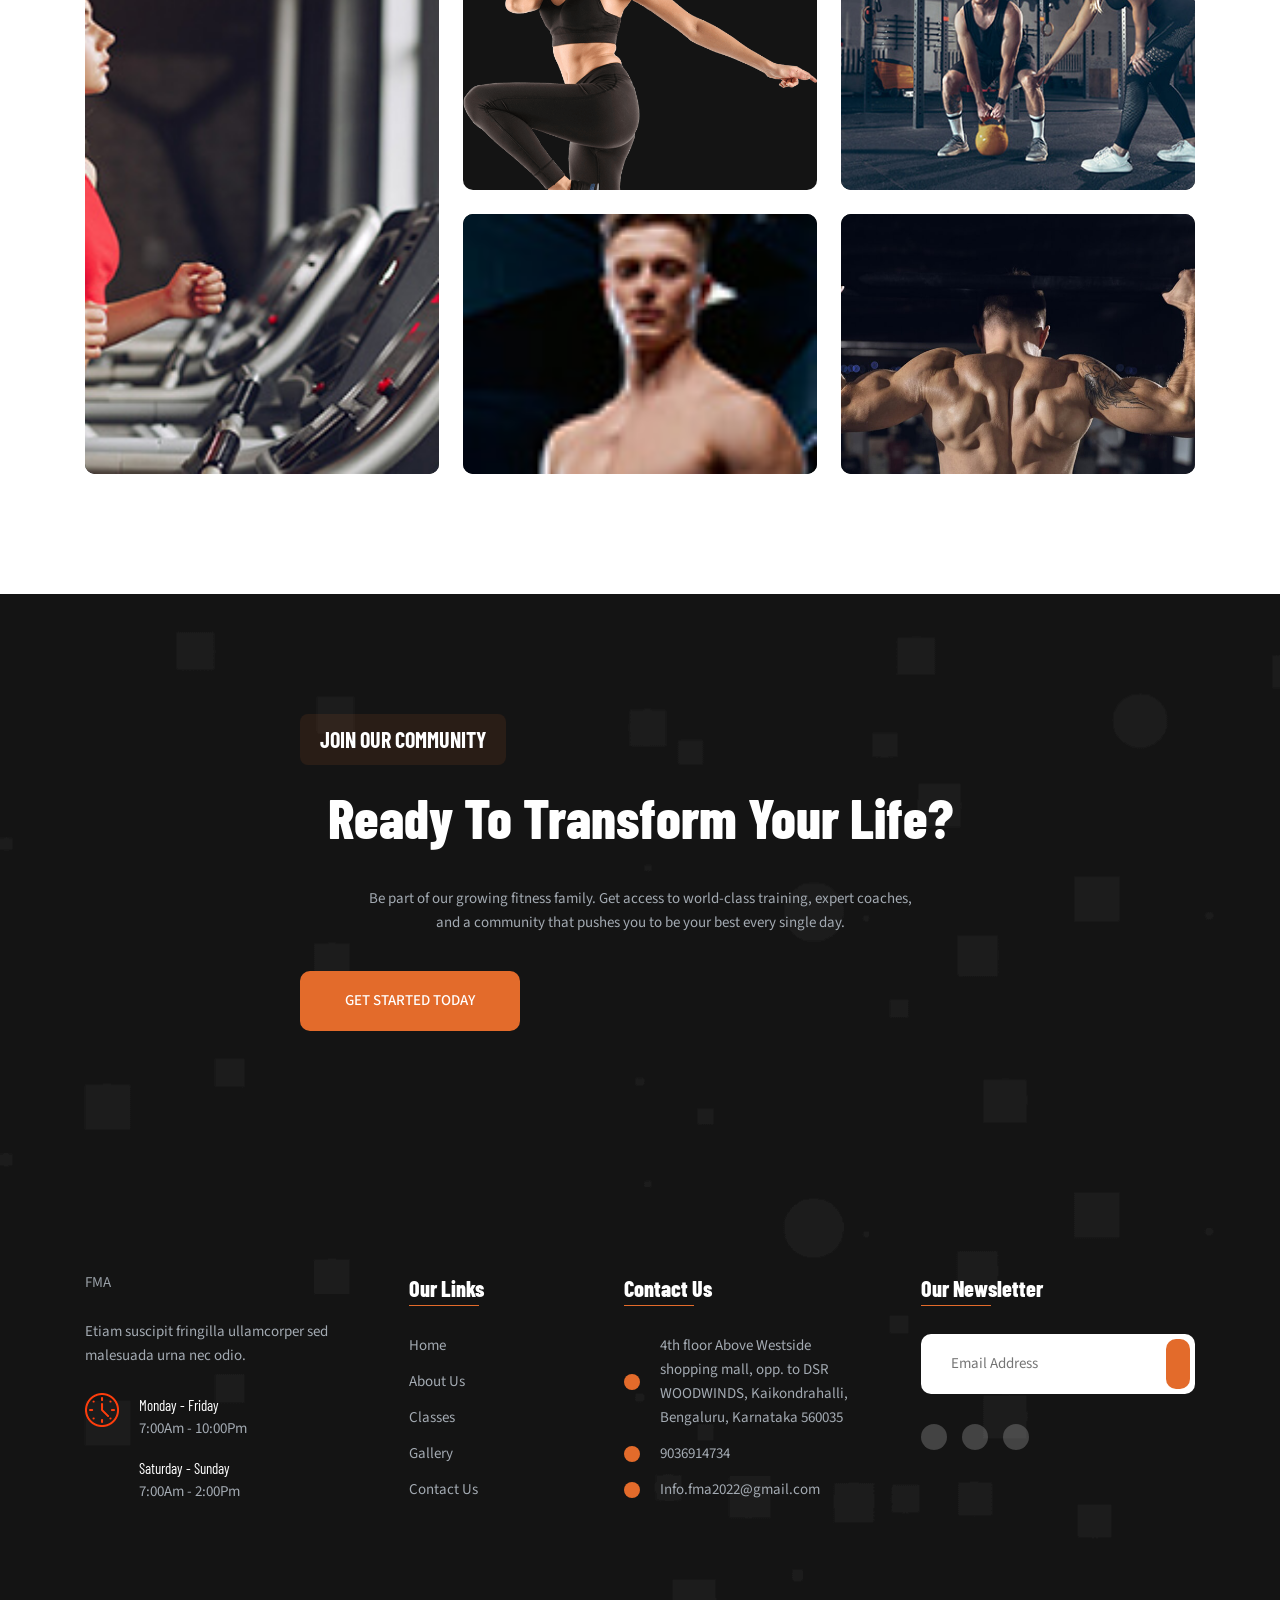
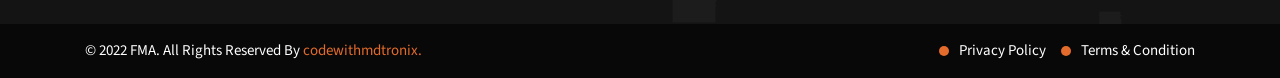
==== commit b3b5e3d8: "fixed home/gallery style" ====
--- a/gallery.html
+++ b/gallery.html
@@ -1,387 +1,515 @@
-<!DOCTYPE html>
+<!doctype html>
 <html lang="en">
-
-<head>
-  <meta charset="UTF-8">
-  <meta http-equiv="X-UA-Compatible" content="IE=edge">
-  <meta name="viewport" content="width=device-width, initial-scale=1.0">
-  <title>Gallery - FMA Full Metal Alchemist Fitness</title>
-  <meta name="description"
-    content="Explore our fitness gallery showcasing training sessions, classes, and lifestyle moments at FMA gym.">
-
-  <link rel="shortcut icon" href="./favicon.svg" type="image/svg+xml">
-  <link rel="stylesheet" href="./assets/css/style.css">
-  <link rel="stylesheet" href="./assets/css/gallery.css">
-
-  <link rel="preconnect" href="https://fonts.googleapis.com">
-  <link rel="preconnect" href="https://fonts.gstatic.com" crossorigin>
-  <link
-    href="https://fonts.googleapis.com/css2?family=Barlow+Condensed:ital,wght@0,600;0,700;0,800;0,900;1,700;1,800;1,900&family=Source+Sans+3:wght@400;500;800&display=swap"
-    rel="stylesheet">
-</head>
-
-<body id="top">
-
-  <!--
+  <head>
+    <meta charset="UTF-8" />
+    <meta http-equiv="X-UA-Compatible" content="IE=edge" />
+    <meta name="viewport" content="width=device-width, initial-scale=1.0" />
+    <title>Gallery - FMA Full Metal Alchemist Fitness</title>
+    <meta
+      name="description"
+      content="Explore our fitness gallery showcasing training sessions, classes, and lifestyle moments at FMA gym."
+    />
+
+    <link rel="shortcut icon" href="./favicon.svg" type="image/svg+xml" />
+    <link rel="stylesheet" href="./assets/css/style.css" />
+    <link rel="stylesheet" href="./assets/css/gallery.css" />
+
+    <link rel="preconnect" href="https://fonts.googleapis.com" />
+    <link rel="preconnect" href="https://fonts.gstatic.com" crossorigin />
+    <link
+      href="https://fonts.googleapis.com/css2?family=Barlow+Condensed:ital,wght@0,600;0,700;0,800;0,900;1,700;1,800;1,900&family=Source+Sans+3:wght@400;500;800&display=swap"
+      rel="stylesheet"
+    />
+  </head>
+
+  <body id="top">
+    <!--
     - #HEADER
   -->
 
-  <header class="header" data-header>
-    <div class="container">
-
-      <a href="./index.html" class="logo">
-        <img src="./assets/images/logo.png" alt="FMA - Full Metal Alchemist Fitness" class="logo-img">
-      </a>
-
-      <nav class="navbar" data-navbar>
-
-        <button class="nav-close-btn" aria-label="close menu" data-nav-toggler>
+    <header class="header" data-header>
+      <div class="container">
+        <a href="./index.html" class="logo">
+          <img
+            src="./assets/images/logo.png"
+            alt="FMA - Full Metal Alchemist Fitness"
+            class="logo-img"
+          />
+        </a>
+
+        <nav class="navbar" data-navbar>
+          <button
+            class="nav-close-btn"
+            aria-label="close menu"
+            data-nav-toggler
+          >
+            <ion-icon name="close-sharp" aria-hidden="true"></ion-icon>
+          </button>
+
+          <ul class="navbar-list">
+            <li>
+              <a href="./index.html#home" class="navbar-link" data-nav-link
+                >Home</a
+              >
+            </li>
+            <li>
+              <a href="./index.html#about" class="navbar-link" data-nav-link
+                >About Us</a
+              >
+            </li>
+            <li>
+              <a href="./index.html#class" class="navbar-link" data-nav-link
+                >Classes</a
+              >
+            </li>
+            <li>
+              <a href="./gallery.html" class="navbar-link active" data-nav-link
+                >Gallery</a
+              >
+            </li>
+            <li>
+              <a href="./index.html#contact" class="navbar-link" data-nav-link
+                >Contact Us</a
+              >
+            </li>
+          </ul>
+        </nav>
+
+        <a href="#" class="btn btn-secondary" data-modal-open>Join Now</a>
+
+        <button class="nav-open-btn" aria-label="open menu" data-nav-toggler>
+          <span class="line"></span>
+          <span class="line"></span>
+          <span class="line"></span>
+        </button>
+      </div>
+    </header>
+
+    <main>
+      <article>
+        <!--
+        - #PAGE HERO
+      -->
+
+        <section
+          class="page-hero bg-dark has-bg-image"
+          aria-label="gallery page hero"
+          style="background-image: url(&quot;./assets/images/hero-bg.png&quot;)"
+        >
+          <div class="container">
+            <nav class="breadcrumb" aria-label="breadcrumb">
+              <ol class="breadcrumb-list" style="display:flex;flex-direction:row;flex-wrap:nowrap;align-items:center;">
+                <li class="breadcrumb-item" style="display:inline-flex;align-items:center;">
+                  <a href="./index.html" class="breadcrumb-link">Home</a>
+                </li>
+                <li class="breadcrumb-item" aria-current="page" style="display:inline-flex;align-items:center;">Gallery</li>
+              </ol>
+            </nav>
+
+            <h1 class="h1 page-hero-title">Our Gallery</h1>
+            <p class="page-hero-text">
+              Moments of strength, dedication &amp; transformation
+            </p>
+          </div>
+        </section>
+
+        <!--
+        - #STATS
+      -->
+
+        <section class="gallery-stats bg-dark" aria-label="gallery statistics">
+          <div class="container">
+            <ul class="stats-list">
+              <li class="stats-item">
+                <strong class="stats-number" data-count="250">250+</strong>
+                <span class="stats-label">Photos</span>
+              </li>
+
+              <li class="stats-item">
+                <strong class="stats-number" data-count="50">50+</strong>
+                <span class="stats-label">Events</span>
+              </li>
+
+              <li class="stats-item">
+                <strong class="stats-number" data-count="1200">1,200+</strong>
+                <span class="stats-label">Members</span>
+              </li>
+
+              <li class="stats-item">
+                <strong class="stats-number" data-count="15">15+</strong>
+                <span class="stats-label">Programs</span>
+              </li>
+            </ul>
+          </div>
+        </section>
+
+        <!--
+        - #GALLERY
+      -->
+
+        <section class="section gallery-section" aria-label="photo gallery">
+          <div class="container">
+            <p class="section-subtitle">Our Moments</p>
+            <h2 class="h2 section-title text-center">Fitness In Action</h2>
+
+            <!-- FILTER BUTTONS -->
+            <div
+              class="gallery-filter"
+              role="group"
+              aria-label="Filter gallery by category"
+            >
+              <button class="filter-btn active" data-filter="all">
+                All Photos
+              </button>
+              <button class="filter-btn" data-filter="training">
+                Training
+              </button>
+              <button class="filter-btn" data-filter="classes">Classes</button>
+              <button class="filter-btn" data-filter="lifestyle">
+                Lifestyle
+              </button>
+            </div>
+
+            <!-- GALLERY GRID — populated by gallery-data.js + gallery.js -->
+            <div class="gallery-grid" id="gallery-grid"></div>
+          </div>
+        </section>
+
+        <!--
+        - #CTA
+      -->
+
+        <section
+          class="section gallery-cta bg-dark has-bg-image"
+          aria-label="call to action"
+          style="
+            background-image: url(&quot;./assets/images/classes-bg.png&quot;);
+          "
+        >
+          <div class="container">
+            <div class="gallery-cta-content">
+              <p class="section-subtitle">Join Our Community</p>
+              <h2 class="h2 section-title">Ready To Transform Your Life?</h2>
+              <p class="section-text">
+                Be part of our growing fitness family. Get access to world-class
+                training, expert coaches, and a community that pushes you to be
+                your best every single day.
+              </p>
+              <a href="#" class="btn btn-primary" data-modal-open
+                >Get Started Today</a
+              >
+            </div>
+          </div>
+        </section>
+      </article>
+    </main>
+
+    <!--
+    - #FOOTER
+  -->
+
+    <footer class="footer">
+      <div
+        class="section footer-top bg-dark has-bg-image"
+        style="background-image: url(&quot;./assets/images/footer-bg.png&quot;)"
+      >
+        <div class="container">
+          <div class="footer-brand">
+            <a href="./index.html" class="logo">
+              <ion-icon name="barbell-sharp" aria-hidden="true"></ion-icon>
+              <span class="span">FMA</span>
+            </a>
+
+            <p class="footer-brand-text">
+              Etiam suscipit fringilla ullamcorper sed malesuada urna nec odio.
+            </p>
+
+            <div class="wrapper">
+              <img
+                src="./assets/images/footer-clock.png"
+                width="34"
+                height="34"
+                loading="lazy"
+                alt="Clock"
+              />
+              <ul class="footer-brand-list">
+                <li>
+                  <p class="footer-brand-title">Monday - Friday</p>
+                  <p>7:00Am - 10:00Pm</p>
+                </li>
+                <li>
+                  <p class="footer-brand-title">Saturday - Sunday</p>
+                  <p>7:00Am - 2:00Pm</p>
+                </li>
+              </ul>
+            </div>
+          </div>
+
+          <ul class="footer-list">
+            <li><p class="footer-list-title has-before">Our Links</p></li>
+            <li><a href="./index.html" class="footer-link">Home</a></li>
+            <li>
+              <a href="./index.html#about" class="footer-link">About Us</a>
+            </li>
+            <li>
+              <a href="./index.html#class" class="footer-link">Classes</a>
+            </li>
+            <li><a href="./gallery.html" class="footer-link">Gallery</a></li>
+            <li>
+              <a href="./index.html#contact" class="footer-link">Contact Us</a>
+            </li>
+          </ul>
+
+          <ul class="footer-list">
+            <li><p class="footer-list-title has-before">Contact Us</p></li>
+            <li class="footer-list-item">
+              <div class="icon">
+                <ion-icon name="location" aria-hidden="true"></ion-icon>
+              </div>
+              <address class="address footer-link">
+                4th floor Above Westside shopping mall, opp. to DSR WOODWINDS,
+                Kaikondrahalli, Bengaluru, Karnataka 560035
+              </address>
+            </li>
+            <li class="footer-list-item">
+              <div class="icon">
+                <ion-icon name="call" aria-hidden="true"></ion-icon>
+              </div>
+              <div>
+                <a href="tel:9036914734" class="footer-link">9036914734</a>
+              </div>
+            </li>
+            <li class="footer-list-item">
+              <div class="icon">
+                <ion-icon name="mail" aria-hidden="true"></ion-icon>
+              </div>
+              <div>
+                <a href="mailto:Info.fma2022@gmail.com" class="footer-link"
+                  >Info.fma2022@gmail.com</a
+                >
+              </div>
+            </li>
+          </ul>
+
+          <ul class="footer-list">
+            <li><p class="footer-list-title has-before">Our Newsletter</p></li>
+            <li>
+              <form action="" class="footer-form">
+                <input
+                  type="email"
+                  name="email_address"
+                  aria-label="email"
+                  placeholder="Email Address"
+                  required
+                  class="input-field"
+                />
+                <button
+                  type="submit"
+                  class="btn btn-primary"
+                  aria-label="Submit"
+                >
+                  <ion-icon
+                    name="chevron-forward-sharp"
+                    aria-hidden="true"
+                  ></ion-icon>
+                </button>
+              </form>
+            </li>
+            <li>
+              <ul class="social-list">
+                <li>
+                  <a href="#" class="social-link"
+                    ><ion-icon name="logo-facebook"></ion-icon
+                  ></a>
+                </li>
+                <li>
+                  <a href="#" class="social-link"
+                    ><ion-icon name="logo-instagram"></ion-icon
+                  ></a>
+                </li>
+                <li>
+                  <a href="#" class="social-link"
+                    ><ion-icon name="logo-twitter"></ion-icon
+                  ></a>
+                </li>
+              </ul>
+            </li>
+          </ul>
+        </div>
+      </div>
+
+      <div class="footer-bottom">
+        <div class="container">
+          <p class="copyright">
+            &copy; 2022 FMA. All Rights Reserved By
+            <a href="#" class="copyright-link">codewithmdtronix.</a>
+          </p>
+          <ul class="footer-bottom-list">
+            <li>
+              <a href="#" class="footer-bottom-link has-before"
+                >Privacy Policy</a
+              >
+            </li>
+            <li>
+              <a href="#" class="footer-bottom-link has-before"
+                >Terms &amp; Condition</a
+              >
+            </li>
+          </ul>
+        </div>
+      </div>
+    </footer>
+
+    <!--
+    - #JOIN MODAL
+  -->
+
+    <div
+      class="join-modal"
+      id="joinModal"
+      aria-hidden="true"
+      role="dialog"
+      aria-modal="true"
+      aria-labelledby="joinModalTitle"
+    >
+      <div class="join-modal-overlay" data-modal-close></div>
+      <div class="join-modal-box">
+        <button class="join-modal-close" aria-label="Close" data-modal-close>
           <ion-icon name="close-sharp" aria-hidden="true"></ion-icon>
         </button>
 
-        <ul class="navbar-list">
-          <li><a href="./index.html#home" class="navbar-link" data-nav-link>Home</a></li>
-          <li><a href="./index.html#about" class="navbar-link" data-nav-link>About Us</a></li>
-          <li><a href="./index.html#class" class="navbar-link" data-nav-link>Classes</a></li>
-          <li><a href="./gallery.html" class="navbar-link active" data-nav-link>Gallery</a></li>
-          <li><a href="./index.html#contact" class="navbar-link" data-nav-link>Contact Us</a></li>
-        </ul>
-
-      </nav>
-
-      <a href="#" class="btn btn-secondary" data-modal-open>Join Now</a>
-
-      <button class="nav-open-btn" aria-label="open menu" data-nav-toggler>
-        <span class="line"></span>
-        <span class="line"></span>
-        <span class="line"></span>
-      </button>
-
-    </div>
-  </header>
-
-
-  <main>
-    <article>
-
-      <!--
-        - #PAGE HERO
-      -->
-
-      <section class="page-hero bg-dark has-bg-image" aria-label="gallery page hero"
-        style="background-image: url('./assets/images/hero-bg.png')">
-        <div class="container">
-
-          <nav class="breadcrumb" aria-label="breadcrumb">
-            <ol class="breadcrumb-list">
-              <li class="breadcrumb-item">
-                <a href="./index.html" class="breadcrumb-link">Home</a>
-              </li>
-              <li class="breadcrumb-item" aria-current="page">Gallery</li>
-            </ol>
-          </nav>
-
-          <h1 class="h1 page-hero-title">Our Gallery</h1>
-          <p class="page-hero-text">Moments of strength, dedication &amp; transformation</p>
-
+        <h2 class="h2 join-modal-title" id="joinModalTitle">
+          Join <span class="span">FMA</span> Now
+        </h2>
+        <p class="join-modal-subtitle">
+          Fill in your details and we'll get back to you!
+        </p>
+
+        <form class="join-modal-form" id="joinForm">
+          <div class="join-modal-field">
+            <label for="joinName" class="join-modal-label">Full Name</label>
+            <input
+              type="text"
+              id="joinName"
+              name="name"
+              placeholder="Enter your full name"
+              required
+              class="join-modal-input"
+            />
+          </div>
+
+          <div class="join-modal-field">
+            <label for="joinPhone" class="join-modal-label">Phone Number</label>
+            <input
+              type="tel"
+              id="joinPhone"
+              name="number"
+              placeholder="Enter your phone number"
+              required
+              class="join-modal-input"
+            />
+          </div>
+
+          <button type="submit" class="btn btn-primary join-modal-submit">
+            Submit
+          </button>
+        </form>
+
+        <div class="join-modal-success" id="joinSuccess" hidden>
+          <ion-icon
+            name="checkmark-circle-outline"
+            aria-hidden="true"
+          ></ion-icon>
+          <p>Thanks! We'll contact you soon.</p>
         </div>
-      </section>
-
-
-      <!--
-        - #STATS
-      -->
-
-      <section class="gallery-stats bg-dark" aria-label="gallery statistics">
-        <div class="container">
-          <ul class="stats-list">
-
-            <li class="stats-item">
-              <strong class="stats-number" data-count="250">250+</strong>
-              <span class="stats-label">Photos</span>
-            </li>
-
-            <li class="stats-item">
-              <strong class="stats-number" data-count="50">50+</strong>
-              <span class="stats-label">Events</span>
-            </li>
-
-            <li class="stats-item">
-              <strong class="stats-number" data-count="1200">1,200+</strong>
-              <span class="stats-label">Members</span>
-            </li>
-
-            <li class="stats-item">
-              <strong class="stats-number" data-count="15">15+</strong>
-              <span class="stats-label">Programs</span>
-            </li>
-
-          </ul>
-        </div>
-      </section>
-
-
-      <!--
-        - #GALLERY
-      -->
-
-      <section class="section gallery-section" aria-label="photo gallery">
-        <div class="container">
-
-          <p class="section-subtitle">Our Moments</p>
-          <h2 class="h2 section-title text-center">Fitness In Action</h2>
-
-          <!-- FILTER BUTTONS -->
-          <div class="gallery-filter" role="group" aria-label="Filter gallery by category">
-
-            <button class="filter-btn active" data-filter="all">All Photos</button>
-            <button class="filter-btn" data-filter="training">Training</button>
-            <button class="filter-btn" data-filter="classes">Classes</button>
-            <button class="filter-btn" data-filter="lifestyle">Lifestyle</button>
-
-          </div>
-
-          <!-- GALLERY GRID — populated by gallery-data.js + gallery.js -->
-          <div class="gallery-grid" id="gallery-grid"></div>
-
-        </div>
-      </section>
-
-
-      <!--
-        - #CTA
-      -->
-
-      <section class="section gallery-cta bg-dark has-bg-image" aria-label="call to action"
-        style="background-image: url('./assets/images/classes-bg.png')">
-        <div class="container">
-          <div class="gallery-cta-content">
-
-            <p class="section-subtitle">Join Our Community</p>
-            <h2 class="h2 section-title">Ready To Transform Your Life?</h2>
-            <p class="section-text">
-              Be part of our growing fitness family. Get access to world-class training, expert coaches,
-              and a community that pushes you to be your best every single day.
-            </p>
-            <a href="#" class="btn btn-primary" data-modal-open>Get Started Today</a>
-
-          </div>
-        </div>
-      </section>
-
-    </article>
-  </main>
-
-
-  <!--
-    - #FOOTER
-  -->
-
-  <footer class="footer">
-
-    <div class="section footer-top bg-dark has-bg-image"
-      style="background-image: url('./assets/images/footer-bg.png')">
-      <div class="container">
-
-        <div class="footer-brand">
-
-          <a href="./index.html" class="logo">
-            <ion-icon name="barbell-sharp" aria-hidden="true"></ion-icon>
-            <span class="span">FMA</span>
-          </a>
-
-          <p class="footer-brand-text">
-            Etiam suscipit fringilla ullamcorper sed malesuada urna nec odio.
-          </p>
-
-          <div class="wrapper">
-            <img src="./assets/images/footer-clock.png" width="34" height="34" loading="lazy" alt="Clock">
-            <ul class="footer-brand-list">
-              <li>
-                <p class="footer-brand-title">Monday - Friday</p>
-                <p>7:00Am - 10:00Pm</p>
-              </li>
-              <li>
-                <p class="footer-brand-title">Saturday - Sunday</p>
-                <p>7:00Am - 2:00Pm</p>
-              </li>
-            </ul>
-          </div>
-
-        </div>
-
-        <ul class="footer-list">
-          <li><p class="footer-list-title has-before">Our Links</p></li>
-          <li><a href="./index.html" class="footer-link">Home</a></li>
-          <li><a href="./index.html#about" class="footer-link">About Us</a></li>
-          <li><a href="./index.html#class" class="footer-link">Classes</a></li>
-          <li><a href="./gallery.html" class="footer-link">Gallery</a></li>
-          <li><a href="./index.html#contact" class="footer-link">Contact Us</a></li>
-        </ul>
-
-        <ul class="footer-list">
-          <li><p class="footer-list-title has-before">Contact Us</p></li>
-          <li class="footer-list-item">
-            <div class="icon"><ion-icon name="location" aria-hidden="true"></ion-icon></div>
-            <address class="address footer-link">4th floor Above Westside shopping mall, opp. to DSR WOODWINDS, Kaikondrahalli, Bengaluru, Karnataka 560035</address>
-          </li>
-          <li class="footer-list-item">
-            <div class="icon"><ion-icon name="call" aria-hidden="true"></ion-icon></div>
-            <div><a href="tel:9036914734" class="footer-link">9036914734</a></div>
-          </li>
-          <li class="footer-list-item">
-            <div class="icon"><ion-icon name="mail" aria-hidden="true"></ion-icon></div>
-            <div>
-              <a href="mailto:Info.fma2022@gmail.com" class="footer-link">Info.fma2022@gmail.com</a>
-            </div>
-          </li>
-        </ul>
-
-        <ul class="footer-list">
-          <li><p class="footer-list-title has-before">Our Newsletter</p></li>
-          <li>
-            <form action="" class="footer-form">
-              <input type="email" name="email_address" aria-label="email" placeholder="Email Address" required
-                class="input-field">
-              <button type="submit" class="btn btn-primary" aria-label="Submit">
-                <ion-icon name="chevron-forward-sharp" aria-hidden="true"></ion-icon>
-              </button>
-            </form>
-          </li>
-          <li>
-            <ul class="social-list">
-              <li><a href="#" class="social-link"><ion-icon name="logo-facebook"></ion-icon></a></li>
-              <li><a href="#" class="social-link"><ion-icon name="logo-instagram"></ion-icon></a></li>
-              <li><a href="#" class="social-link"><ion-icon name="logo-twitter"></ion-icon></a></li>
-            </ul>
-          </li>
-        </ul>
-
       </div>
     </div>
 
-    <div class="footer-bottom">
-      <div class="container">
-        <p class="copyright">
-          &copy; 2022 FMA. All Rights Reserved By
-          <a href="#" class="copyright-link">codewithmdtronix.</a>
-        </p>
-        <ul class="footer-bottom-list">
-          <li><a href="#" class="footer-bottom-link has-before">Privacy Policy</a></li>
-          <li><a href="#" class="footer-bottom-link has-before">Terms &amp; Condition</a></li>
-        </ul>
+    <!--
+    - #WHATSAPP
+  -->
+
+    <a
+      href="https://wa.me/+919036914734"
+      class="whatsapp-btn"
+      aria-label="Chat with us on WhatsApp"
+      target="_blank"
+      rel="noopener noreferrer"
+    >
+      <ion-icon name="logo-whatsapp" aria-hidden="true"></ion-icon>
+    </a>
+
+    <!--
+    - #BACK TO TOP
+  -->
+
+    <a
+      href="#top"
+      class="back-top-btn"
+      aria-label="back to top"
+      data-back-top-btn
+    >
+      <ion-icon name="caret-up-sharp" aria-hidden="true"></ion-icon>
+    </a>
+
+    <!--
+    - #LIGHTBOX
+  -->
+
+    <div
+      class="lightbox"
+      id="lightbox"
+      role="dialog"
+      aria-modal="true"
+      aria-label="Image lightbox"
+      hidden
+    >
+      <div class="lightbox-overlay"></div>
+
+      <div class="lightbox-content">
+        <button class="lightbox-close" aria-label="Close lightbox">
+          <ion-icon name="close-sharp" aria-hidden="true"></ion-icon>
+        </button>
+
+        <button class="lightbox-prev" aria-label="Previous image">
+          <ion-icon name="chevron-back-sharp" aria-hidden="true"></ion-icon>
+        </button>
+
+        <button class="lightbox-next" aria-label="Next image">
+          <ion-icon name="chevron-forward-sharp" aria-hidden="true"></ion-icon>
+        </button>
+
+        <figure class="lightbox-figure">
+          <div class="lightbox-img-wrapper">
+            <img src="" alt="" class="lightbox-img" id="lightbox-img" />
+            <div class="lightbox-loader" aria-hidden="true"></div>
+          </div>
+          <figcaption class="lightbox-caption">
+            <span class="lightbox-category" id="lightbox-category"></span>
+            <p class="lightbox-title" id="lightbox-title"></p>
+            <span class="lightbox-counter" id="lightbox-counter"></span>
+          </figcaption>
+        </figure>
       </div>
     </div>
 
-  </footer>
-
-
-  <!--
-    - #JOIN MODAL
-  -->
-
-  <div class="join-modal" id="joinModal" aria-hidden="true" role="dialog" aria-modal="true" aria-labelledby="joinModalTitle">
-    <div class="join-modal-overlay" data-modal-close></div>
-    <div class="join-modal-box">
-      <button class="join-modal-close" aria-label="Close" data-modal-close>
-        <ion-icon name="close-sharp" aria-hidden="true"></ion-icon>
-      </button>
-
-      <h2 class="h2 join-modal-title" id="joinModalTitle">Join <span class="span">FMA</span> Now</h2>
-      <p class="join-modal-subtitle">Fill in your details and we'll get back to you!</p>
-
-      <form class="join-modal-form" id="joinForm">
-        <div class="join-modal-field">
-          <label for="joinName" class="join-modal-label">Full Name</label>
-          <input type="text" id="joinName" name="name" placeholder="Enter your full name" required class="join-modal-input" />
-        </div>
-
-        <div class="join-modal-field">
-          <label for="joinPhone" class="join-modal-label">Phone Number</label>
-          <input type="tel" id="joinPhone" name="number" placeholder="Enter your phone number" required class="join-modal-input" />
-        </div>
-
-        <button type="submit" class="btn btn-primary join-modal-submit">Submit</button>
-      </form>
-
-      <div class="join-modal-success" id="joinSuccess" hidden>
-        <ion-icon name="checkmark-circle-outline" aria-hidden="true"></ion-icon>
-        <p>Thanks! We'll contact you soon.</p>
-      </div>
-    </div>
-  </div>
-
-
-  <!--
-    - #WHATSAPP
-  -->
-
-  <a href="https://wa.me/+919036914734" class="whatsapp-btn" aria-label="Chat with us on WhatsApp" target="_blank" rel="noopener noreferrer">
-    <ion-icon name="logo-whatsapp" aria-hidden="true"></ion-icon>
-  </a>
-
-
-  <!--
-    - #BACK TO TOP
-  -->
-
-  <a href="#top" class="back-top-btn" aria-label="back to top" data-back-top-btn>
-    <ion-icon name="caret-up-sharp" aria-hidden="true"></ion-icon>
-  </a>
-
-
-  <!--
-    - #LIGHTBOX
-  -->
-
-  <div class="lightbox" id="lightbox" role="dialog" aria-modal="true" aria-label="Image lightbox" hidden>
-
-    <div class="lightbox-overlay"></div>
-
-    <div class="lightbox-content">
-
-      <button class="lightbox-close" aria-label="Close lightbox">
-        <ion-icon name="close-sharp" aria-hidden="true"></ion-icon>
-      </button>
-
-      <button class="lightbox-prev" aria-label="Previous image">
-        <ion-icon name="chevron-back-sharp" aria-hidden="true"></ion-icon>
-      </button>
-
-      <button class="lightbox-next" aria-label="Next image">
-        <ion-icon name="chevron-forward-sharp" aria-hidden="true"></ion-icon>
-      </button>
-
-      <figure class="lightbox-figure">
-        <div class="lightbox-img-wrapper">
-          <img src="" alt="" class="lightbox-img" id="lightbox-img">
-          <div class="lightbox-loader" aria-hidden="true"></div>
-        </div>
-        <figcaption class="lightbox-caption">
-          <span class="lightbox-category" id="lightbox-category"></span>
-          <p class="lightbox-title" id="lightbox-title"></p>
-          <span class="lightbox-counter" id="lightbox-counter"></span>
-        </figcaption>
-      </figure>
-
-    </div>
-
-  </div>
-
-
-  <!--
+    <!--
     - custom js
   -->
-  <script src="./assets/js/script.js" defer></script>
-  <script src="./assets/js/gallery-data.js" defer></script>
-  <script src="./assets/js/gallery.js" defer></script>
-
-  <!--
+    <script src="./assets/js/script.js" defer></script>
+    <script src="./assets/js/gallery-data.js" defer></script>
+    <script src="./assets/js/gallery.js" defer></script>
+
+    <!--
     - ionicon
   -->
-  <script type="module" src="https://unpkg.com/ionicons@5.5.2/dist/ionicons/ionicons.esm.js"></script>
-  <script nomodule src="https://unpkg.com/ionicons@5.5.2/dist/ionicons/ionicons.js"></script>
-
-</body>
-
+    <script
+      type="module"
+      src="https://unpkg.com/ionicons@5.5.2/dist/ionicons/ionicons.esm.js"
+    ></script>
+    <script
+      nomodule
+      src="https://unpkg.com/ionicons@5.5.2/dist/ionicons/ionicons.js"
+    ></script>
+  </body>
 </html>
--- a/assets/css/gallery.css
+++ b/assets/css/gallery.css
@@ -22,12 +22,19 @@
 
 .breadcrumb-list {
   display: flex;
+  flex-direction: row;
+  flex-wrap: nowrap;
   justify-content: center;
   align-items: center;
   gap: 8px;
   list-style: none;
   padding: 0;
   margin: 0;
+}
+
+.breadcrumb-item {
+  display: inline-flex;
+  align-items: center;
 }
 
 .breadcrumb-item:not(:last-child)::after {
